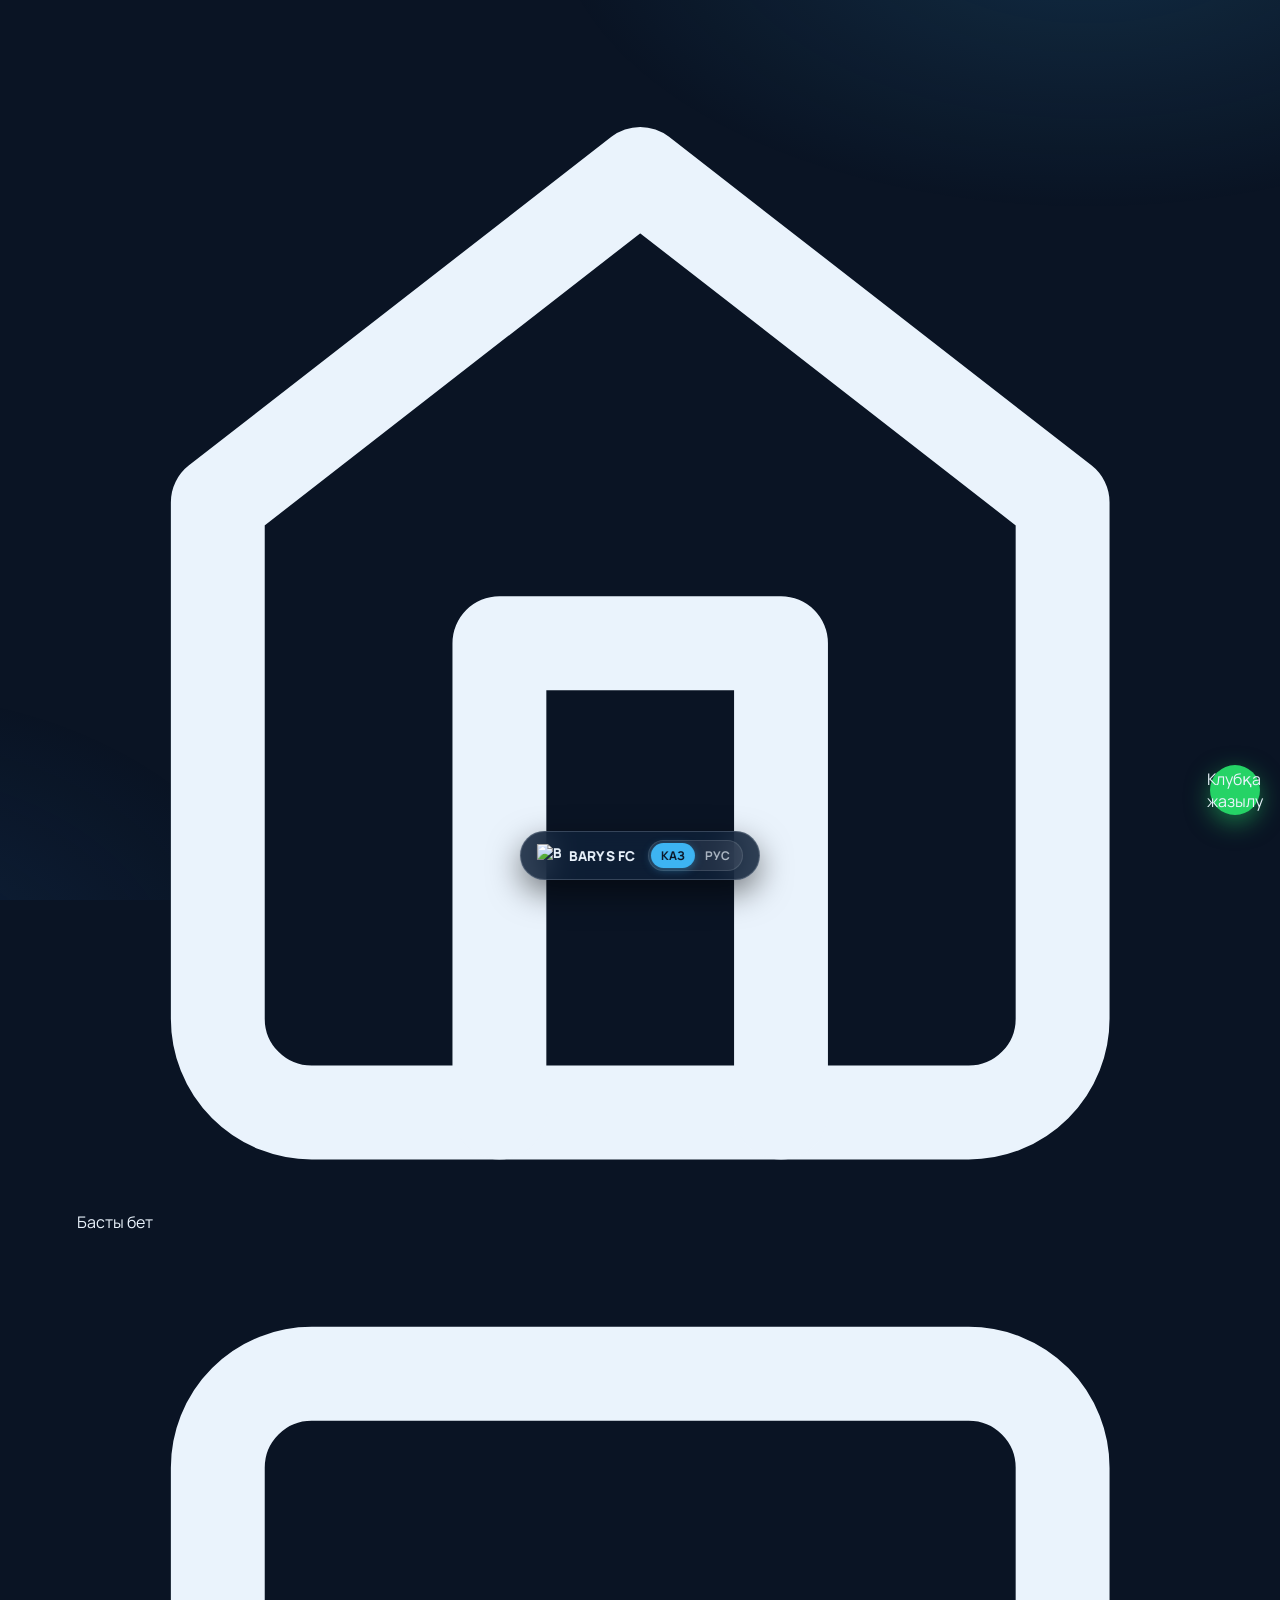
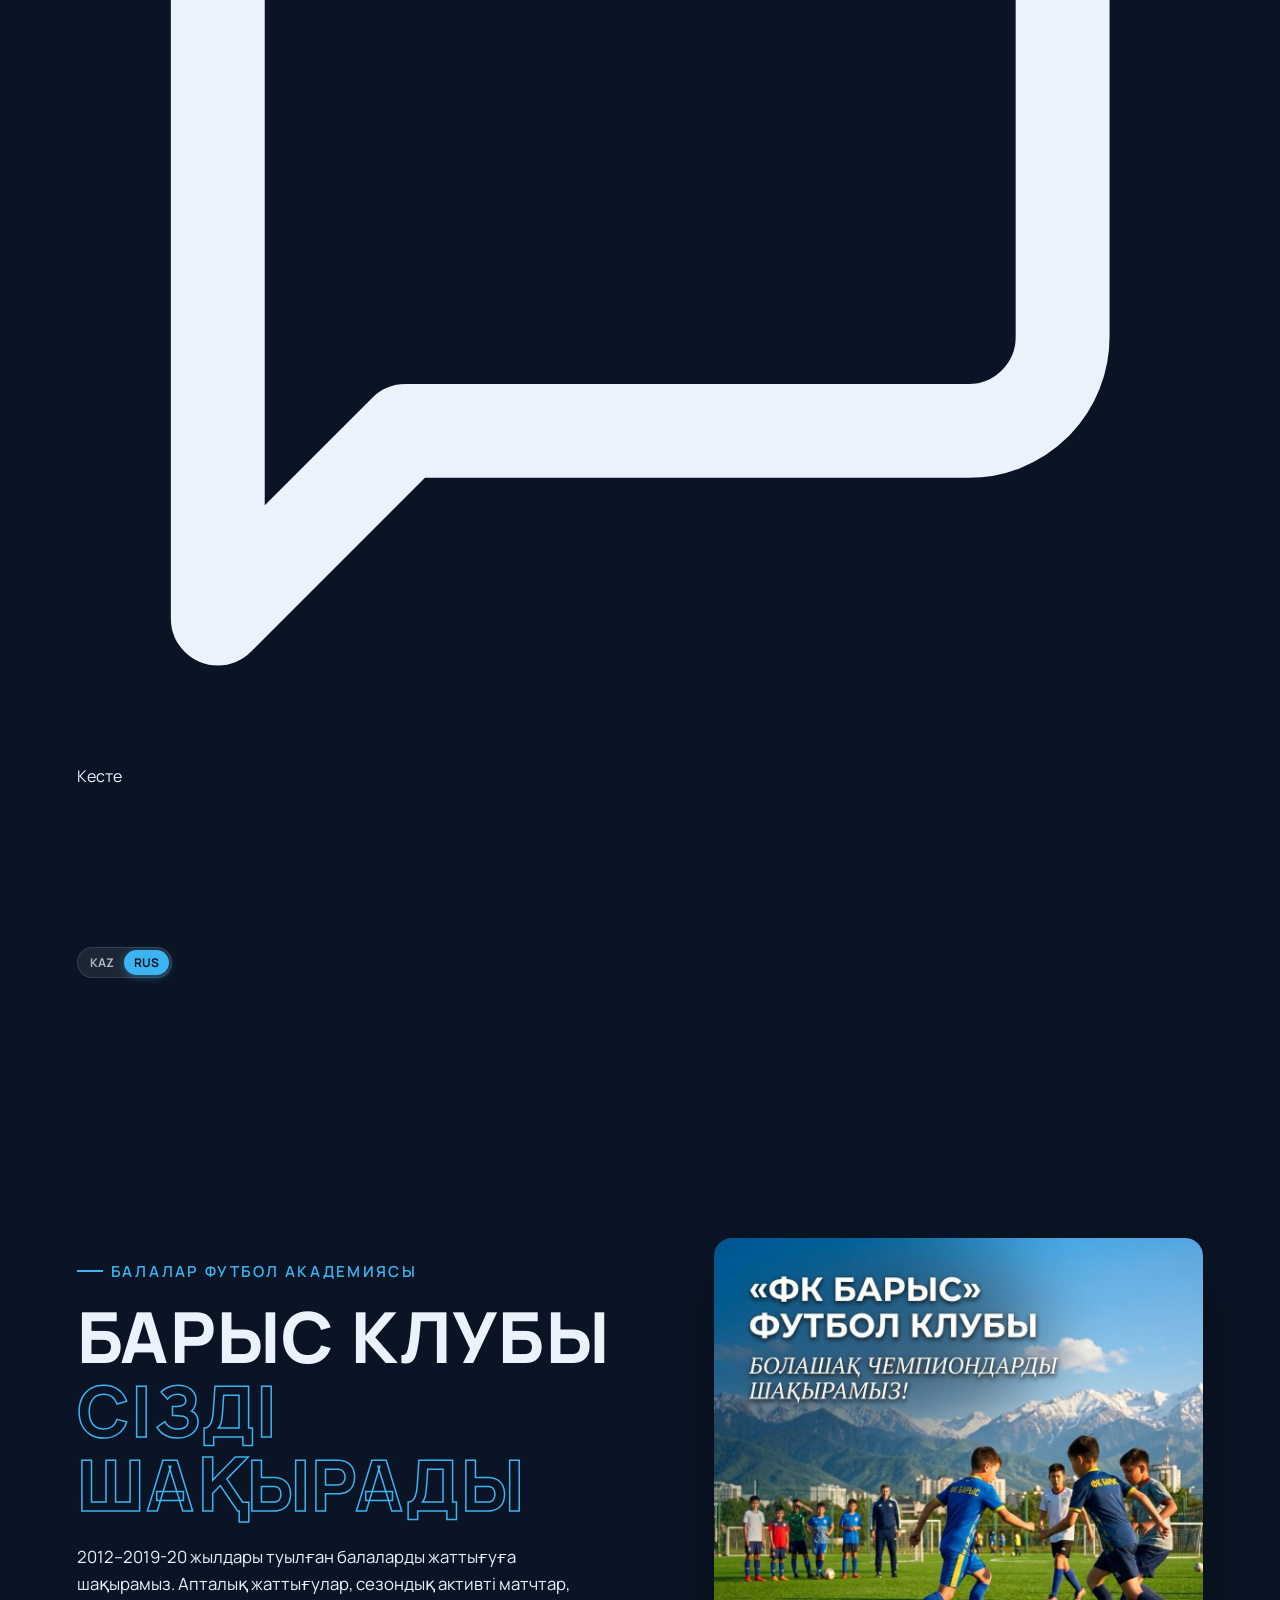
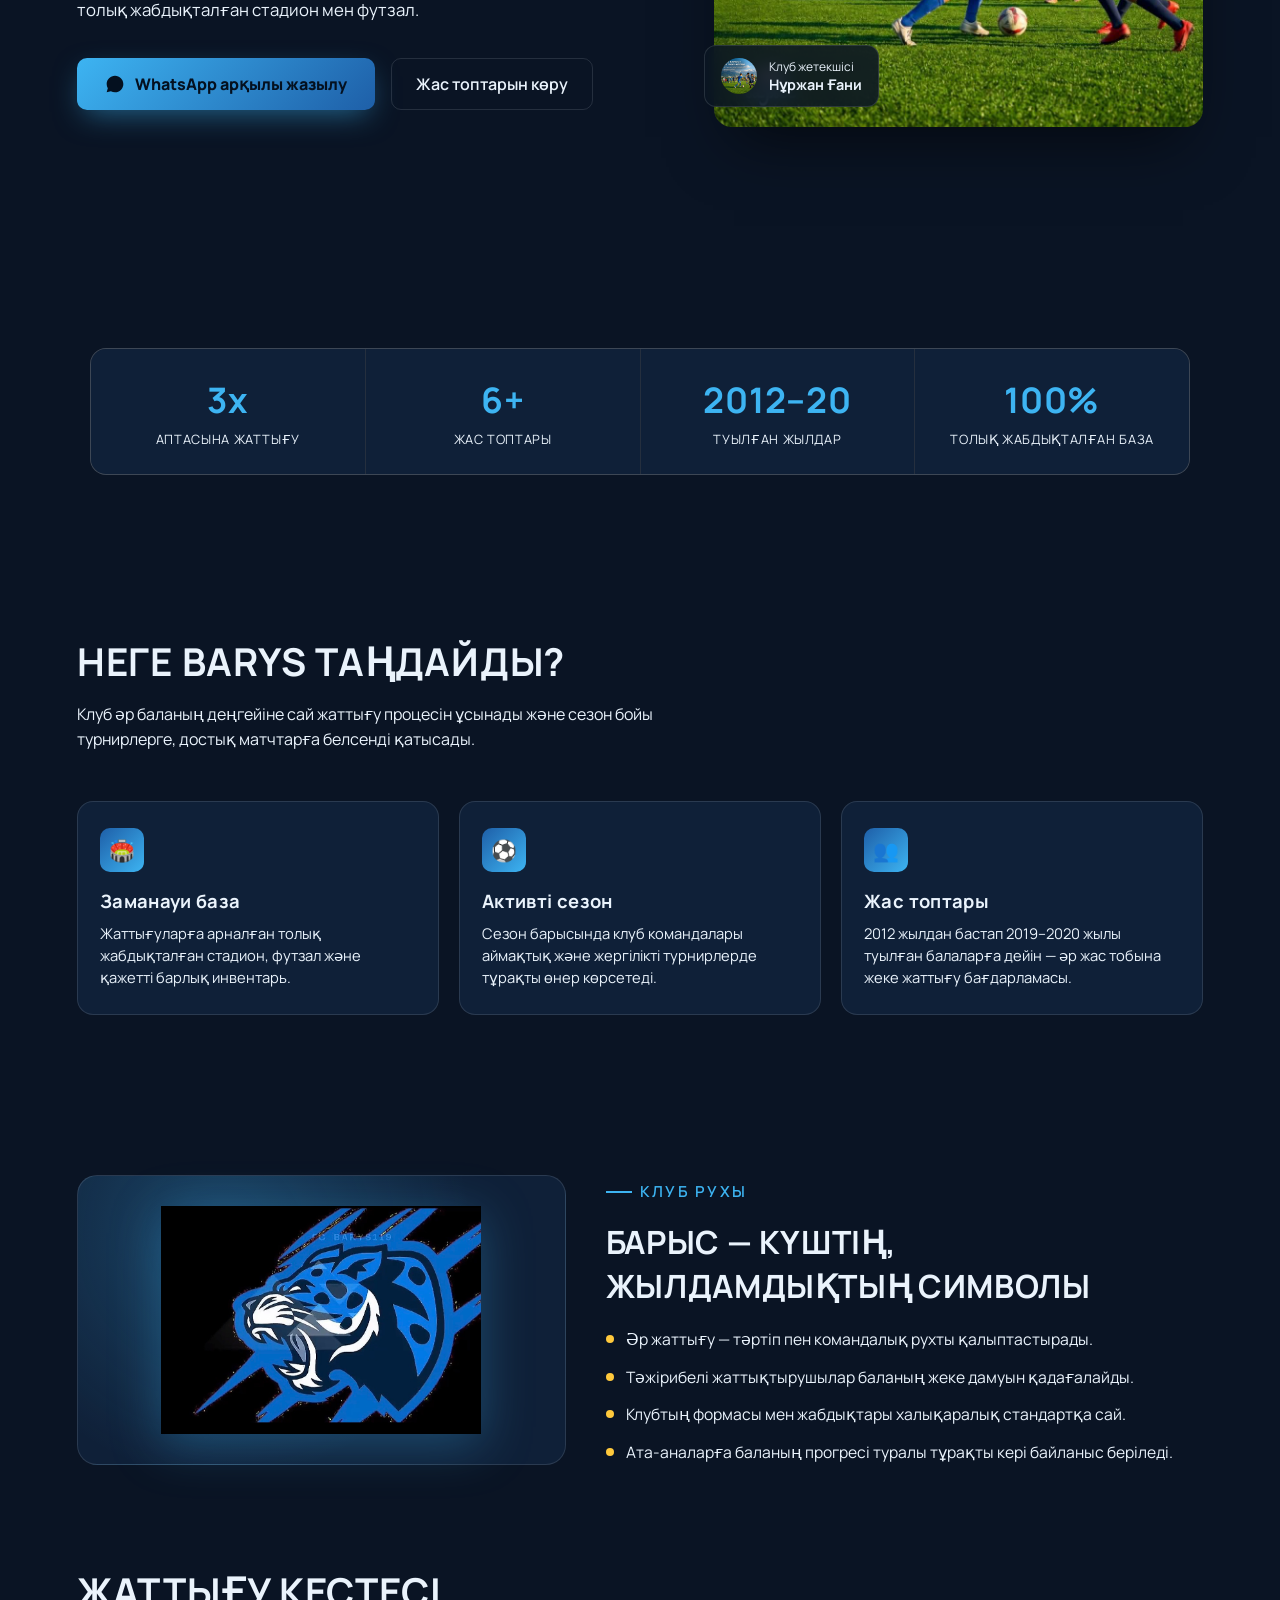
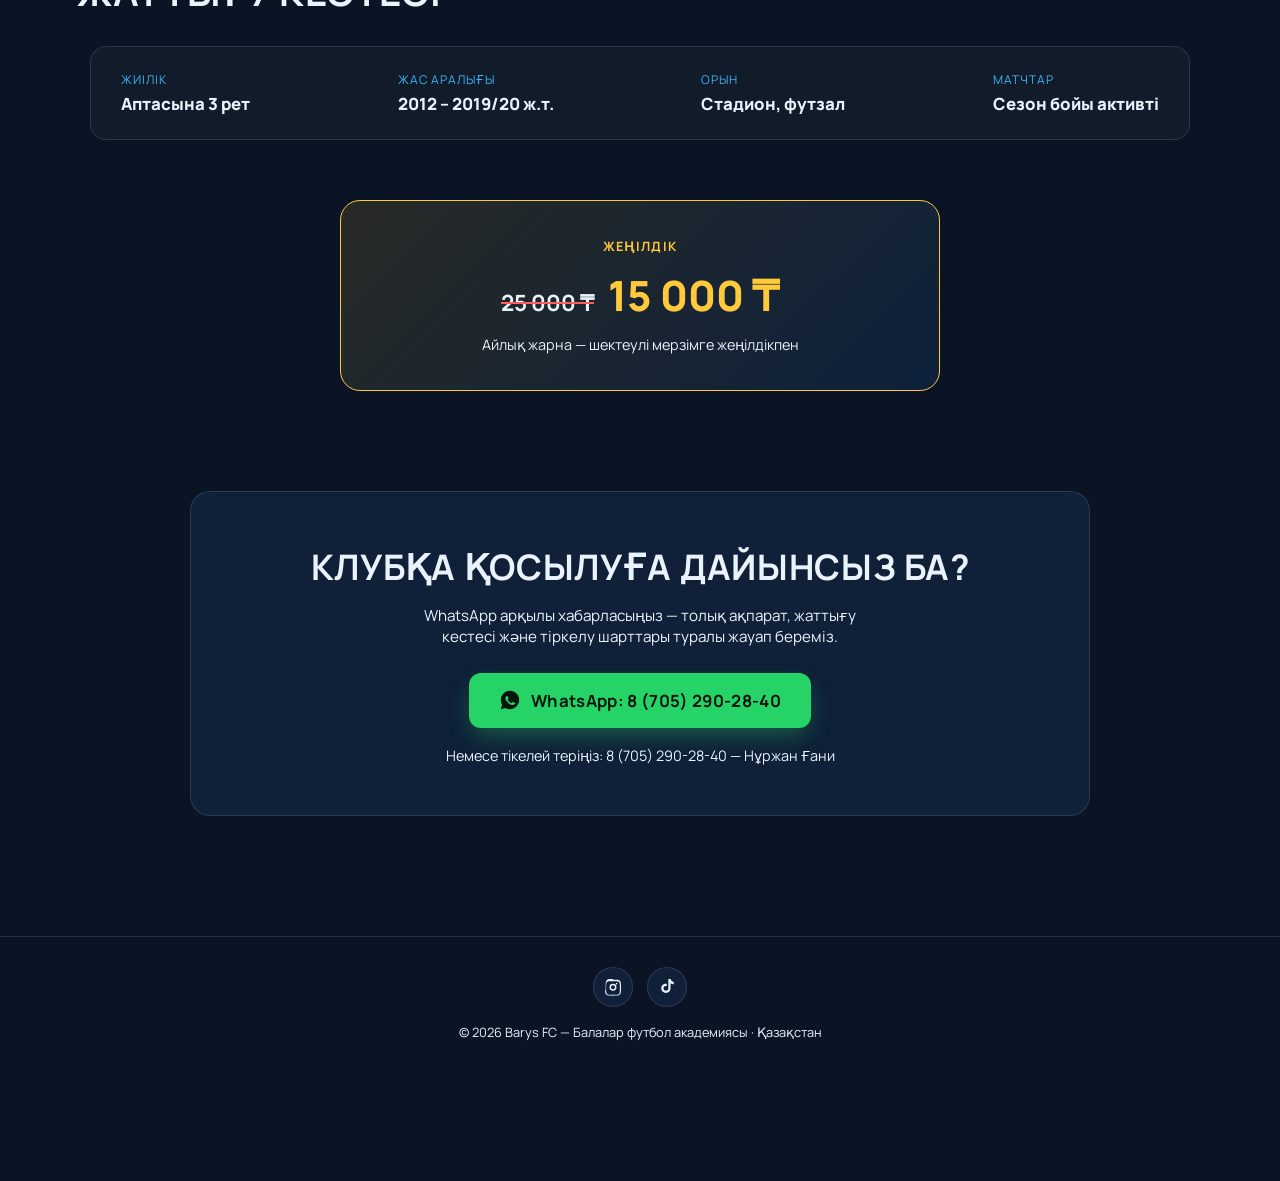
==== index.html @ c99d78ab "Remove 'Join' link from navigation Removed the 'Join' link from the navigation." ====
<!DOCTYPE html>
<html lang="kk">
<head>
<meta charset="UTF-8">
<meta name="viewport" content="width=device-width, initial-scale=1.0">
<title>Barys Футбол Клубы — Балалар тобына жазылу</title>
<link rel="preconnect" href="https://fonts.googleapis.com">
<link rel="preconnect" href="https://fonts.gstatic.com" crossorigin>
<link href="https://fonts.googleapis.com/css2?family=Manrope:wght@400;500;600;700;800&display=swap" rel="stylesheet">
<link rel="stylesheet" href="style.css">
</head>
  
<body>

<div class="claw-bg"></div>


<nav>
  <a href="#" class="nav-logo">
    <img src="logo.png" alt="Barys FC">
    <span>BARYS FC</span>
  </a>

  <div class="lang-pill">
    <a href="#" class="lang-btn active">КАЗ</a>
    <a href="#" class="lang-btn">РУС</a>
  </div>
  
</nav>


  <section>
  <!-- iOS Стиліндегі қалқымалы навигация -->
  <div class="ios-tab-bar" id="iosTabBar">
    <!-- Сырғыту индикаторы -->
    <div class="drag-handle"></div>

    <div class="tab-items">
      <!-- 1. Басты бет батырмасы -->
      <a href="index.html" class="tab-btn active" id="btnHome">
        <svg viewBox="0 0 24 24" fill="none" stroke="currentColor" stroke-width="2" stroke-linecap="round" stroke-linejoin="round">
          <path d="M3 9l9-7 9 7v11a2 2 0 0 1-2 2H5a2 2 0 0 1-2-2z"></path>
          <polyline points="9 22 9 12 15 12 15 22"></polyline>
        </svg>
        <span>Басты бет</span>
      </a>

      <!-- 2. Хабарландырулар/Кесте батырмасы -->
      <a href="announcements.html" class="tab-btn" id="btnAnnounce">
        <svg viewBox="0 0 24 24" fill="none" stroke="currentColor" stroke-width="2" stroke-linecap="round" stroke-linejoin="round">
          <path d="M21 15a2 2 0 0 1-2 2H7l-4 4V5a2 2 0 0 1 2-2h14a2 2 0 0 1 2 2z"></path>
        </svg>
        <span>Кесте</span>
      </a>
    </div>
  </div>
</section>

    <section>
    <div class="lang-pill">
  <a href="index.html" class="lang-btn">KAZ</a>
  <a href="home-rus.html" class="lang-btn active">RUS</a>
</div>
  </section>
  
<section class="hero">
  <div>
    <div class="eyebrow">Балалар футбол академиясы</div>
    <h1>БАРЫС КЛУБЫ<span>СІЗДІ ШАҚЫРАДЫ</span></h1>
    <p class="lede">2012–2019-20 жылдары туылған балаларды жаттығуға шақырамыз. Апталық жаттығулар, сезондық активті матчтар, толық жабдықталған стадион мен футзал.</p>
    <div class="hero-ctas">
      <a href="#cta" class="btn-primary">
        <svg width="20" height="20" viewBox="0 0 24 24" fill="none"><path d="M12 2C6.48 2 2 6.48 2 12c0 1.85.5 3.58 1.38 5.07L2 22l5.07-1.32C8.53 21.5 10.23 22 12 22c5.52 0 10-4.48 10-10S17.52 2 12 2z" fill="#04101F"/></svg>
        WhatsApp арқылы жазылу
      </a>
      <a href="#groups" class="btn-ghost">Жас топтарын көру</a>
    </div>
  </div>
  <div class="hero-photo">
    <img src="photo2.jpg" alt="Басты сурет">
    <div class="hero-badge">
        <img src="photo2.jpg" alt="Клуб жетекшісі">
        <div>
            <div class="t1">Клуб жетекшісі</div>
            <div class="t2">Нұржан Ғани</div>
        </div>
    </div>
</div>
</section>

<section>
  <div class="stats">
    <div class="stat"><div class="stat-num">3x</div><div class="stat-label">Аптасына жаттығу</div></div>
    <div class="stat"><div class="stat-num">6+</div><div class="stat-label">Жас топтары</div></div>
    <div class="stat"><div class="stat-num">2012–20</div><div class="stat-label">Туылған жылдар</div></div>
    <div class="stat"><div class="stat-num">100%</div><div class="stat-label">Толық жабдықталған база</div></div>
  </div>
</section>

<section id="groups">
  <div class="section-head">
    <h2>Неге Barys таңдайды?</h2>
    <p>Клуб әр баланың деңгейіне сай жаттығу процесін ұсынады және сезон бойы турнирлерге, достық матчтарға белсенді қатысады.</p>
  </div>
  <div class="grid3">
    <div class="card">
      <div class="icon">🏟️</div>
      <h3>Заманауи база</h3>
      <p>Жаттығуларға арналған толық жабдықталған стадион, футзал және қажетті барлық инвентарь.</p>
    </div>
    <div class="card">
      <div class="icon">⚽</div>
      <h3>Активті сезон</h3>
      <p>Сезон барысында клуб командалары аймақтық және жергілікті турнирлерде тұрақты өнер көрсетеді.</p>
    </div>
    <div class="card">
      <div class="icon">👥</div>
      <h3>Жас топтары</h3>
      <p>2012 жылдан бастап 2019–2020 жылы туылған балаларға дейін — әр жас тобына жеке жаттығу бағдарламасы.</p>
    </div>
  </div>
</section>

<section>
  <div class="showcase">
    <div class="logo-frame">
      <div class="claw-scratch"></div>
      <img src="[data-uri]" alt="Barys Barys club emblem">
    </div>
    <div class="showcase-text">
      <div class="eyebrow">Клуб рухы</div>
      <h2 style="font-size:2rem;font-weight:700;text-transform:uppercase;">Барыс — күштің, жылдамдықтың символы</h2>
      <ul>
        <li><span class="dot"></span>Әр жаттығу — тәртіп пен командалық рухты қалыптастырады.</li>
        <li><span class="dot"></span>Тәжірибелі жаттықтырушылар баланың жеке дамуын қадағалайды.</li>
        <li><span class="dot"></span>Клубтың формасы мен жабдықтары халықаралық стандартқа сай.</li>
        <li><span class="dot"></span>Ата-аналарға баланың прогресі туралы тұрақты кері байланыс беріледі.</li>
      </ul>
    </div>
  </div>
</section>

<section class="schedule-section">
  <div class="section-head" style="margin-bottom:28px;">
    <h2>Жаттығу кестесі</h2>
  </div>
  <div class="schedule">
    <div class="item"><div class="k">Жиілік</div><div class="v">Аптасына 3 рет</div></div>
    <div class="item"><div class="k">Жас аралығы</div><div class="v">2012 – 2019/20 ж.т.</div></div>
    <div class="item"><div class="k">Орын</div><div class="v">Стадион, футзал</div></div>
    <div class="item"><div class="k">Матчтар</div><div class="v">Сезон бойы активті</div></div>
  </div>
</section>

<section style="padding-top:20px; padding-bottom:20px;">
  <div class="price-card">
    <div class="price-label">Жеңілдік</div>
    <div class="price-row">
      <span class="price-old">25 000 ₸</span>
      <span class="price-new">15 000 ₸</span>
    </div>
    <div class="price-sub">Айлық жарна — шектеулі мерзімге жеңілдікпен</div>
  </div>
</section>

<section id="cta">
  <div class="cta-section">
    <h2>Клубқа қосылуға дайынсыз ба?</h2>
    <p>WhatsApp арқылы хабарласыңыз — толық ақпарат, жаттығу кестесі және тіркелу шарттары туралы жауап береміз.</p>
    <a class="cta-btn" id="waBtn" href="#" target="_blank" rel="noopener">
      <svg viewBox="0 0 24 24"><path d="M12 2C6.48 2 2 6.48 2 12c0 1.85.5 3.58 1.38 5.07L2 22l5.07-1.32C8.53 21.5 10.23 22 12 22c5.52 0 10-4.48 10-10S17.52 2 12 2zm5.2 14.2c-.22.62-1.27 1.18-1.75 1.25-.45.07-1 .1-1.6-.1-.37-.12-.85-.28-1.46-.55-2.58-1.12-4.26-3.75-4.4-3.93-.13-.18-1.05-1.4-1.05-2.67s.67-1.9.9-2.15c.23-.25.5-.32.67-.32.17 0 .34 0 .48.01.16.01.36-.06.56.43.22.5.73 1.78.8 1.9.07.13.11.28.02.46-.09.18-.14.3-.27.46-.14.16-.29.36-.41.48-.14.14-.28.29-.12.56.16.28.72 1.19 1.55 1.93 1.06.95 1.96 1.24 2.24 1.38.28.14.44.12.6-.07.16-.2.68-.8.87-1.07.18-.28.36-.23.6-.14.25.1 1.56.74 1.83.87.27.14.45.2.51.32.06.12.06.68-.16 1.3z"/></svg>
      WhatsApp: 8 (705) 290-28-40
    </a>
    <div class="cta-contact">Немесе тікелей теріңіз: 8 (705) 290-28-40 — Нұржан Ғани</div>
  </div>
</section>

<footer>
  <div class="social-row">
    <a class="social-icon" href="https://www.instagram.com/fc_barys119?igsi=MTB5dW4zMW1iMmF5bw==" target="_blank" rel="noopener" aria-label="Instagram">
      <svg viewBox="0 0 24 24"><path d="M12 2.2c3.2 0 3.58.01 4.85.07 1.17.05 1.97.24 2.43.4a4.9 4.9 0 0 1 1.77 1.15 4.9 4.9 0 0 1 1.15 1.77c.16.46.35 1.26.4 2.43.06 1.27.07 1.65.07 4.85s-.01 3.58-.07 4.85c-.05 1.17-.24 1.97-.4 2.43a4.9 4.9 0 0 1-1.15 1.77 4.9 4.9 0 0 1-1.77 1.15c-.46.16-1.26.35-2.43.4-1.27.06-1.65.07-4.85.07s-3.58-.01-4.85-.07c-1.17-.05-1.97-.24-2.43-.4a4.9 4.9 0 0 1-1.77-1.15 4.9 4.9 0 0 1-1.15-1.77c-.16-.46-.35-1.26-.4-2.43C2.21 15.58 2.2 15.2 2.2 12s.01-3.58.07-4.85c.05-1.17.24-1.97.4-2.43a4.9 4.9 0 0 1 1.15-1.77A4.9 4.9 0 0 1 5.59 1.8c.46-.16 1.26-.35 2.43-.4C9.29 1.34 9.67 1.33 12 1.33Zm0 1.98c-3.15 0-3.52.01-4.76.07-1.02.05-1.58.22-1.94.36-.49.19-.84.42-1.21.79-.37.37-.6.72-.79 1.21-.14.36-.31.92-.36 1.94-.06 1.24-.07 1.61-.07 4.76s.01 3.52.07 4.76c.05 1.02.22 1.58.36 1.94.19.49.42.84.79 1.21.37.37.72.6 1.21.79.36.14.92.31 1.94.36 1.24.06 1.61.07 4.76.07s3.52-.01 4.76-.07c1.02-.05 1.58-.22 1.94-.36.49-.19.84-.42 1.21-.79.37-.37.6-.72.79-1.21.14-.36.31-.92.36-1.94.06-1.24.07-1.61.07-4.76s-.01-3.52-.07-4.76c-.05-1.02-.22-1.58-.36-1.94a3.26 3.26 0 0 0-.79-1.21 3.26 3.26 0 0 0-1.21-.79c-.36-.14-.92-.31-1.94-.36-1.24-.06-1.61-.07-4.76-.07Zm0 3.37a4.65 4.65 0 1 1 0 9.3 4.65 4.65 0 0 1 0-9.3Zm0 1.98a2.67 2.67 0 1 0 0 5.34 2.67 2.67 0 0 0 0-5.34Zm5.92-2.2a1.09 1.09 0 1 1-2.17 0 1.09 1.09 0 0 1 2.17 0Z"/></svg>
    </a>
    <a class="social-icon" href="https://www.tiktok.com/@fc_barys119?_r=1&_t=ZS-99EfCaaKVSa" target="_blank" rel="noopener" aria-label="TikTok">
      <svg viewBox="0 0 24 24"><path d="M16.7 1.3c.6 2.1 2 3.6 4.3 3.9v3c-1.5.1-2.9-.4-4.3-1.3v6.9c0 3.6-2.9 6.2-6.2 6.2A6.2 6.2 0 0 1 4.3 13.7c0-3.4 2.8-6.2 6.2-6.2.4 0 .8 0 1.2.1v3.2c-.4-.1-.8-.2-1.2-.2a3.2 3.2 0 1 0 0 6.4c1.8 0 3.3-1.4 3.3-3.2V1.3h2.9Z"/></svg>
    </a>
  </div>
  © 2026 Barys FC — Балалар футбол академиясы · Қазақстан
</footer>

<a class="wa-float" id="waFloat" href="#" target="_blank" rel="noopener">
  <div class="wa-ring"></div>
  <svg viewBox="0 0 24 24"><path d="M12 2C6.48 2 2 6.48 2 12c0 1.85.5 3.58 1.38 5.07L2 22l5.07-1.32C8.53 21.5 10.23 22 12 22c5.52 0 10-4.48 10-10S17.52 2 12 2zm5.2 14.2c-.22.62-1.27 1.18-1.75 1.25-.45.07-1 .1-1.6-.1-.37-.12-.85-.28-1.46-.55-2.58-1.12-4.26-3.75-4.4-3.93-.13-.18-1.05-1.4-1.05-2.67s.67-1.9.9-2.15c.23-.25.5-.32.67-.32.17 0 .34 0 .48.01.16.01.36-.06.56.43.22.5.73 1.78.8 1.9.07.13.11.28.02.46-.09.18-.14.3-.27.46-.14.16-.29.36-.41.48-.14.14-.28.29-.12.56.16.28.72 1.19 1.55 1.93 1.06.95 1.96 1.24 2.24 1.38.28.14.44.12.6-.07.16-.2.68-.8.87-1.07.18-.28.36-.23.6-.14.25.1 1.56.74 1.83.87.27.14.45.2.51.32.06.12.06.68-.16 1.3z"/></svg>
  <div class="wa-tooltip">Клубқа жазылу</div>
</a>

<script>
  const phone = "77052902840"; // 8 (705) 290-28-40 халықаралық форматта
  const message = "Сәлеметсіз бе! Мен клубкқа кіру жөнінде толық ақпарат алғым келеді.";
  const waLink = "https://wa.me/" + phone + "?text=" + encodeURIComponent(message);
  document.getElementById('waFloat').href = waLink;
  document.getElementById('waBtn').href = waLink;
</script>

<script>
  const tabBar = document.getElementById('floatingTabBar');
  let isDragging = false;
  let currentX, currentY, initialX, initialY;
  let xOffset = 0, yOffset = 0;
  let hasMoved = false;

  // Экрандағы орналасуын белгілеу
  tabBar.addEventListener('mousedown', dragStart);
  document.addEventListener('mousemove', drag);
  document.addEventListener('mouseup', dragEnd);

  tabBar.addEventListener('touchstart', dragStart, {passive: false});
  document.addEventListener('touchmove', drag, {passive: false});
  document.addEventListener('touchend', dragEnd);

  function dragStart(e) {
    hasMoved = false;
    if (e.type === "touchstart") {
      initialX = e.touches[0].clientX - xOffset;
      initialY = e.touches[0].clientY - yOffset;
    } else {
      initialX = e.clientX - xOffset;
      initialY = e.clientY - yOffset;
    }

    if (e.target.closest('.ios-tab-bar')) {
      isDragging = true;
    }
  }

  function drag(e) {
    if (isDragging) {
      e.preventDefault();
      hasMoved = true;
      
      if (e.type === "touchmove") {
        currentX = e.touches[0].clientX - initialX;
        currentY = e.touches[0].clientY - initialY;
      } else {
        currentX = e.clientX - initialX;
        currentY = e.clientY - initialY;
      }

      xOffset = currentX;
      yOffset = currentY;

      setTranslate(currentX, currentY, tabBar);
    }
  }

  function setTranslate(xPos, yPos, el) {
    el.style.transform = `translate(calc(-50% + ${xPos}px), ${yPos}px)`;
  }

  function dragEnd() {
    initialX = currentX;
    initialY = currentY;
    isDragging = false;
  }

  // Сырғытқан кезде батырма өтіп кетпеуі үшін
  document.querySelectorAll('.tab-item').forEach(link => {
    link.addEventListener('click', (e) => {
      if (hasMoved) {
        e.preventDefault();
      }
    });
  });

  // Қай бетте тұрғанын анықтап, батырманы белсенді ету
  const currentPage = window.location.pathname.split("/").pop();
  if (currentPage === "announcements.html") {
    document.getElementById("tabAnnounce").classList.add("active");
    document.getElementById("tabHome").classList.remove("active");
  } else {
    document.getElementById("tabHome").classList.add("active");
    document.getElementById("tabAnnounce").classList.remove("active");
  }
</script>
  
</body>
</html>
---- style.css ----
/* ==========================================
   BARYS FC - BASE & VARIABLE CONFIGURATION
   ========================================== */

:root {
  --navy: #0A1424;
  --navy-2: #0F2038;
  --ice: #3DB4F2;
  --ice-dim: #1E5FA8;
  --frost: #EAF3FC;
  --gold: #FFC93C;
  --line: rgba(234, 243, 252, 0.12);
}

* {
  box-sizing: border-box;
  margin: 0;
  padding: 0;
}

html {
  scroll-behavior: smooth;
}

body {
  background: var(--navy);
  color: var(--frost);
  font-family: 'Manrope', sans-serif;
  overflow-x: hidden;
  padding-bottom: 100px; /* Астыңғы сопақша меню үшін орын */
}

h1, h2, h3, .eyebrow, .big-num, .nav-logo, .cta-btn, .stat-num {
  font-family: 'Manrope', sans-serif;
  font-weight: 800;
  letter-spacing: 0.02em;
}

a {
  color: inherit;
  text-decoration: none;
}

/* СУРЕТТЕР ДЕНЕ МЕН ЭКРАНДЫ БҰЗБАУЫ ҮШІН */
img, svg {
  max-width: 100%;
  height: auto;
}

/* BACKGROUND TEXTURE */
.claw-bg {
  position: fixed;
  inset: 0;
  z-index: 0;
  pointer-events: none;
  background:
    radial-gradient(ellipse 900px 500px at 85% -10%, rgba(61, 180, 242, 0.16), transparent 60%),
    radial-gradient(ellipse 700px 500px at -10% 110%, rgba(30, 95, 168, 0.18), transparent 60%);
}

.claw-marks {
  position: fixed;
  top: 0;
  right: -6vw;
  width: 50vw;
  max-width: 500px;
  height: 100vh;
  z-index: 0;
  opacity: 0.05;
  pointer-events: none;
}

/* ==========================================
   FLOATING BOTTOM NAVIGATION DOCK (iOS STYLE)
   ========================================== */

nav {
  position: fixed;
  bottom: 20px;
  left: 50%;
  transform: translateX(-50%);
  z-index: 999;
  
  display: flex;
  align-items: center;
  justify-content: center;
  flex-direction: row;
  gap: 12px;
  
  padding: 8px 16px;
  background: rgba(15, 32, 56, 0.85);
  backdrop-filter: blur(16px);
  -webkit-backdrop-filter: blur(16px);
  
  border: 1px solid rgba(234, 243, 252, 0.18);
  border-radius: 999px;
  box-shadow: 0 12px 32px rgba(0, 0, 0, 0.5);
  white-space: nowrap;
}

.nav-logo {
  display: flex;
  align-items: center;
  gap: 8px;
  font-size: 0.85rem;
  font-weight: 800;
  color: var(--frost);
}

.nav-logo img, .nav-logo svg {
  width: 24px;
  height: 24px;
  max-height: 24px;
  object-fit: contain;
}

.nav-cta {
  background: var(--gold);
  color: #1A1200;
  font-weight: 800;
  font-size: 0.75rem;
  padding: 6px 14px;
  border-radius: 999px;
  letter-spacing: 0.03em;
}

.lang-pill {
  display: inline-flex;
  align-items: center;
  background: rgba(255, 255, 255, 0.08);
  border-radius: 99px;
  padding: 2px;
  border: 1px solid var(--line);
}

.lang-btn {
  color: var(--frost);
  padding: 4px 10px;
  border-radius: 99px;
  font-size: 0.75rem;
  font-weight: 700;
  opacity: 0.7;
  transition: all 0.2s ease;
}

.lang-btn:hover {
  opacity: 1;
  color: var(--ice);
}

.lang-btn.active {
  background: var(--ice);
  color: var(--navy);
  opacity: 1;
  box-shadow: 0 2px 8px rgba(61, 180, 242, 0.4);
}

/* ==========================================
   HERO SECTION
   ========================================== */

.hero {
  position: relative;
  z-index: 1;
  min-height: 90vh;
  display: grid;
  grid-template-columns: 1.1fr 0.9fr;
  align-items: center;
  padding: 80px 6vw 40px;
  gap: 40px;
}

.eyebrow {
  display: inline-flex;
  align-items: center;
  gap: 8px;
  color: var(--ice);
  font-weight: 600;
  font-size: 0.95rem;
  letter-spacing: 0.15em;
  text-transform: uppercase;
  margin-bottom: 18px;
}

.eyebrow::before {
  content: "";
  width: 26px;
  height: 2px;
  background: var(--ice);
  display: inline-block;
}

.hero h1 {
  font-size: clamp(2.8rem, 5.5vw, 4.8rem);
  line-height: 1.05;
  font-weight: 800;
  color: var(--frost);
  text-transform: uppercase;
}

.hero h1 span {
  color: transparent;
  -webkit-text-stroke: 1.5px var(--ice);
  display: block;
}

.hero p.lede {
  margin-top: 22px;
  max-width: 520px;
  font-size: 1.05rem;
  line-height: 1.6;
  color: var(--frost);
}

.hero-ctas {
  display: flex;
  gap: 16px;
  margin-top: 34px;
  flex-wrap: wrap;
}

.btn-primary {
  background: linear-gradient(135deg, var(--ice), var(--ice-dim));
  color: #04101F;
  font-weight: 800;
  font-size: 1rem;
  padding: 14px 28px;
  border-radius: 10px;
  box-shadow: 0 10px 30px -8px rgba(61, 180, 242, 0.55);
  display: inline-flex;
  align-items: center;
  gap: 10px;
}

.btn-ghost {
  border: 1px solid var(--line);
  color: var(--frost);
  padding: 14px 24px;
  border-radius: 10px;
  font-weight: 600;
}

.hero-photo {
  position: relative;
  display: flex;
  justify-content: center;
}

.hero-photo img {
  position: relative;
  z-index: 1;
  max-height: 60vh;
  width: auto;
  border-radius: 18px;
  box-shadow: 0 30px 60px -20px rgba(0, 0, 0, 0.6);
  object-fit: cover;
}

.hero-badge {
  position: absolute;
  z-index: 2;
  bottom: 20px;
  left: -10px;
  background: rgba(10, 20, 36, 0.85);
  border: 1px solid var(--line);
  backdrop-filter: blur(8px);
  padding: 12px 16px;
  border-radius: 12px;
  display: flex;
  align-items: center;
  gap: 12px;
}

.hero-badge img {
  height: 36px;
  width: 36px;
  border-radius: 50%;
  object-fit: cover;
}

.hero-badge .t1 { font-size: 0.75rem; color: var(--frost); }
.hero-badge .t2 { font-weight: 700; font-size: 0.9rem; }

/* ==========================================
   SECTIONS & LAYOUTS
   ========================================== */

section {
  position: relative;
  z-index: 1;
  padding: 80px 6vw;
}

.section-head {
  max-width: 640px;
  margin-bottom: 48px;
}

.section-head h2 {
  font-size: clamp(1.8rem, 3vw, 2.6rem);
  font-weight: 700;
  color: var(--frost);
  text-transform: uppercase;
}

.section-head p {
  margin-top: 14px;
  color: var(--frost);
  font-size: 1rem;
  line-height: 1.6;
}

/* STATS STRIP */
.stats {
  display: grid;
  grid-template-columns: repeat(4, 1fr);
  gap: 1px;
  background: var(--line);
  border: 1px solid var(--line);
  border-radius: 16px;
  overflow: hidden;
  max-width: 1100px;
  margin: 0 auto;
}

.stat {
  background: var(--navy-2);
  padding: 26px 20px;
  text-align: center;
}

.stat-num {
  font-size: 2.2rem;
  font-weight: 700;
  color: var(--ice);
}

.stat-label {
  margin-top: 6px;
  font-size: 0.8rem;
  color: var(--frost);
  text-transform: uppercase;
  letter-spacing: 0.05em;
}

/* AGE GROUPS / CARDS */
.grid3 {
  display: grid;
  grid-template-columns: repeat(3, 1fr);
  gap: 20px;
  max-width: 1200px;
  margin: 0 auto;
}

.card {
  background: var(--navy-2);
  border: 1px solid var(--line);
  border-radius: 16px;
  padding: 26px 22px;
  transition: transform 0.25s ease, border-color 0.25s ease;
}

.card:hover {
  transform: translateY(-4px);
  border-color: var(--ice-dim);
}

.card .icon {
  width: 44px;
  height: 44px;
  border-radius: 10px;
  background: linear-gradient(135deg, var(--ice-dim), var(--ice));
  display: flex;
  align-items: center;
  justify-content: center;
  margin-bottom: 16px;
  font-size: 1.3rem;
}

.card .icon img, .card .icon svg {
  width: 24px;
  height: 24px;
}

.card h3 {
  font-size: 1.15rem;
  font-weight: 700;
  color: var(--frost);
  margin-bottom: 8px;
}

.card p {
  color: var(--frost);
  font-size: 0.92rem;
  line-height: 1.5;
}

/* SHOWCASE / LOGO */
.showcase {
  display: grid;
  grid-template-columns: 0.9fr 1.1fr;
  gap: 40px;
  align-items: center;
  max-width: 1200px;
  margin: 0 auto;
}

.logo-frame {
  position: relative;
  background: radial-gradient(circle at 30% 20%, rgba(61, 180, 242, 0.25), transparent 60%), var(--navy-2);
  border: 1px solid var(--line);
  border-radius: 20px;
  padding: 30px;
  display: flex;
  align-items: center;
  justify-content: center;
}

.logo-frame img {
  width: 100%;
  max-width: 320px;
  filter: drop-shadow(0 10px 25px rgba(61, 180, 242, 0.3));
}

.showcase-text ul {
  list-style: none;
  margin-top: 20px;
  display: flex;
  flex-direction: column;
  gap: 14px;
}

.showcase-text li {
  display: flex;
  gap: 12px;
  align-items: flex-start;
  color: var(--frost);
  font-size: 0.98rem;
  line-height: 1.5;
}

.showcase-text li .dot {
  min-width: 8px;
  height: 8px;
  border-radius: 50%;
  background: var(--gold);
  margin-top: 7px;
}

/* SCHEDULE STRIP */
.schedule-section {
  padding-top: 20px;
  padding-bottom: 40px;
}

.schedule {
  max-width: 1100px;
  margin: 0 auto;
  background: rgba(255, 255, 255, 0.03);
  border: 1px solid var(--line);
  border-radius: 16px;
  padding: 24px 30px;
  display: flex;
  justify-content: space-between;
  flex-wrap: wrap;
  gap: 16px;
}

.schedule .item .k {
  font-size: 0.75rem;
  text-transform: uppercase;
  letter-spacing: 0.08em;
  color: var(--ice);
}

.schedule .item .v {
  margin-top: 4px;
  font-size: 1.05rem;
  font-weight: 800;
  color: var(--frost);
}

/* PRICE CARD */
.price-card {
  max-width: 600px;
  margin: 0 auto;
  text-align: center;
  background: linear-gradient(135deg, rgba(255, 201, 60, 0.12), rgba(30, 95, 168, 0.18));
  border: 1px solid var(--gold);
  border-radius: 20px;
  padding: 36px 24px;
}

.price-label {
  font-size: 0.8rem;
  text-transform: uppercase;
  letter-spacing: 0.1em;
  color: var(--gold);
  font-weight: 700;
  margin-bottom: 12px;
}

.price-row {
  display: flex;
  align-items: baseline;
  justify-content: center;
  gap: 14px;
  flex-wrap: wrap;
}

.price-old {
  font-size: 1.4rem;
  font-weight: 700;
  color: var(--frost);
  text-decoration: line-through;
  text-decoration-color: #FF5C5C;
}

.price-new {
  font-size: 2.6rem;
  font-weight: 800;
  color: var(--gold);
}

.price-sub {
  margin-top: 12px;
  color: var(--frost);
  font-size: 0.9rem;
}

/* CTA / SIGN UP */
.cta-section {
  max-width: 900px;
  margin: 0 auto 40px;
  text-align: center;
  background: var(--navy-2);
  border: 1px solid var(--line);
  border-radius: 20px;
  padding: 50px 24px;
  position: relative;
  overflow: hidden;
}

.cta-section h2 {
  font-size: clamp(1.6rem, 3vw, 2.2rem);
  text-transform: uppercase;
  font-weight: 700;
}

.cta-section p {
  margin: 14px auto 26px;
  max-width: 480px;
  color: var(--frost);
  font-size: 0.95rem;
}

.cta-btn {
  display: inline-flex;
  align-items: center;
  gap: 10px;
  background: #25D366;
  color: #04150C;
  font-weight: 700;
  font-size: 1.05rem;
  padding: 16px 30px;
  border-radius: 12px;
  box-shadow: 0 10px 25px -5px rgba(37, 211, 102, 0.4);
}

.cta-btn svg {
  width: 22px;
  height: 22px;
  fill: #04150C;
}

.cta-contact {
  margin-top: 18px;
  color: var(--frost);
  font-size: 0.9rem;
}

/* FOOTER */
footer {
  position: relative;
  z-index: 1;
  text-align: center;
  padding: 30px 6vw 40px;
  color: var(--frost);
  font-size: 0.8rem;
  border-top: 1px solid var(--line);
}

.social-row {
  display: flex;
  justify-content: center;
  gap: 14px;
  margin-bottom: 16px;
}

.social-icon {
  width: 40px;
  height: 40px;
  border-radius: 50%;
  display: flex;
  align-items: center;
  justify-content: center;
  background: var(--navy-2);
  border: 1px solid var(--line);
}

.social-icon svg {
  width: 18px;
  height: 18px;
  fill: var(--frost);
}

/* FLOATING WHATSAPP BUTTON */
.wa-float {
  position: fixed;
  bottom: 85px;
  right: 20px;
  z-index: 998;
  width: 50px;
  height: 50px;
  border-radius: 50%;
  background: #25D366;
  display: flex;
  align-items: center;
  justify-content: center;
  box-shadow: 0 8px 24px rgba(37, 211, 102, 0.5);
}

.wa-float svg {
  width: 26px;
  height: 26px;
  fill: #fff;
}

/* ==========================================
   RESPONSIVE DESIGN (АДАПТИВ)
   ========================================== */

@media (max-width: 900px) {
  .hero {
    grid-template-columns: 1fr;
    padding-top: 40px;
  }
  .hero-photo {
    order: -1;
  }
  .hero-photo img {
    max-height: 45vh;
  }
  .stats {
    grid-template-columns: repeat(2, 1fr);
  }
  .grid3 {
    grid-template-columns: 1fr;
  }
  .showcase {
    grid-template-columns: 1fr;
  }
  .schedule {
    flex-direction: column;
  }
}
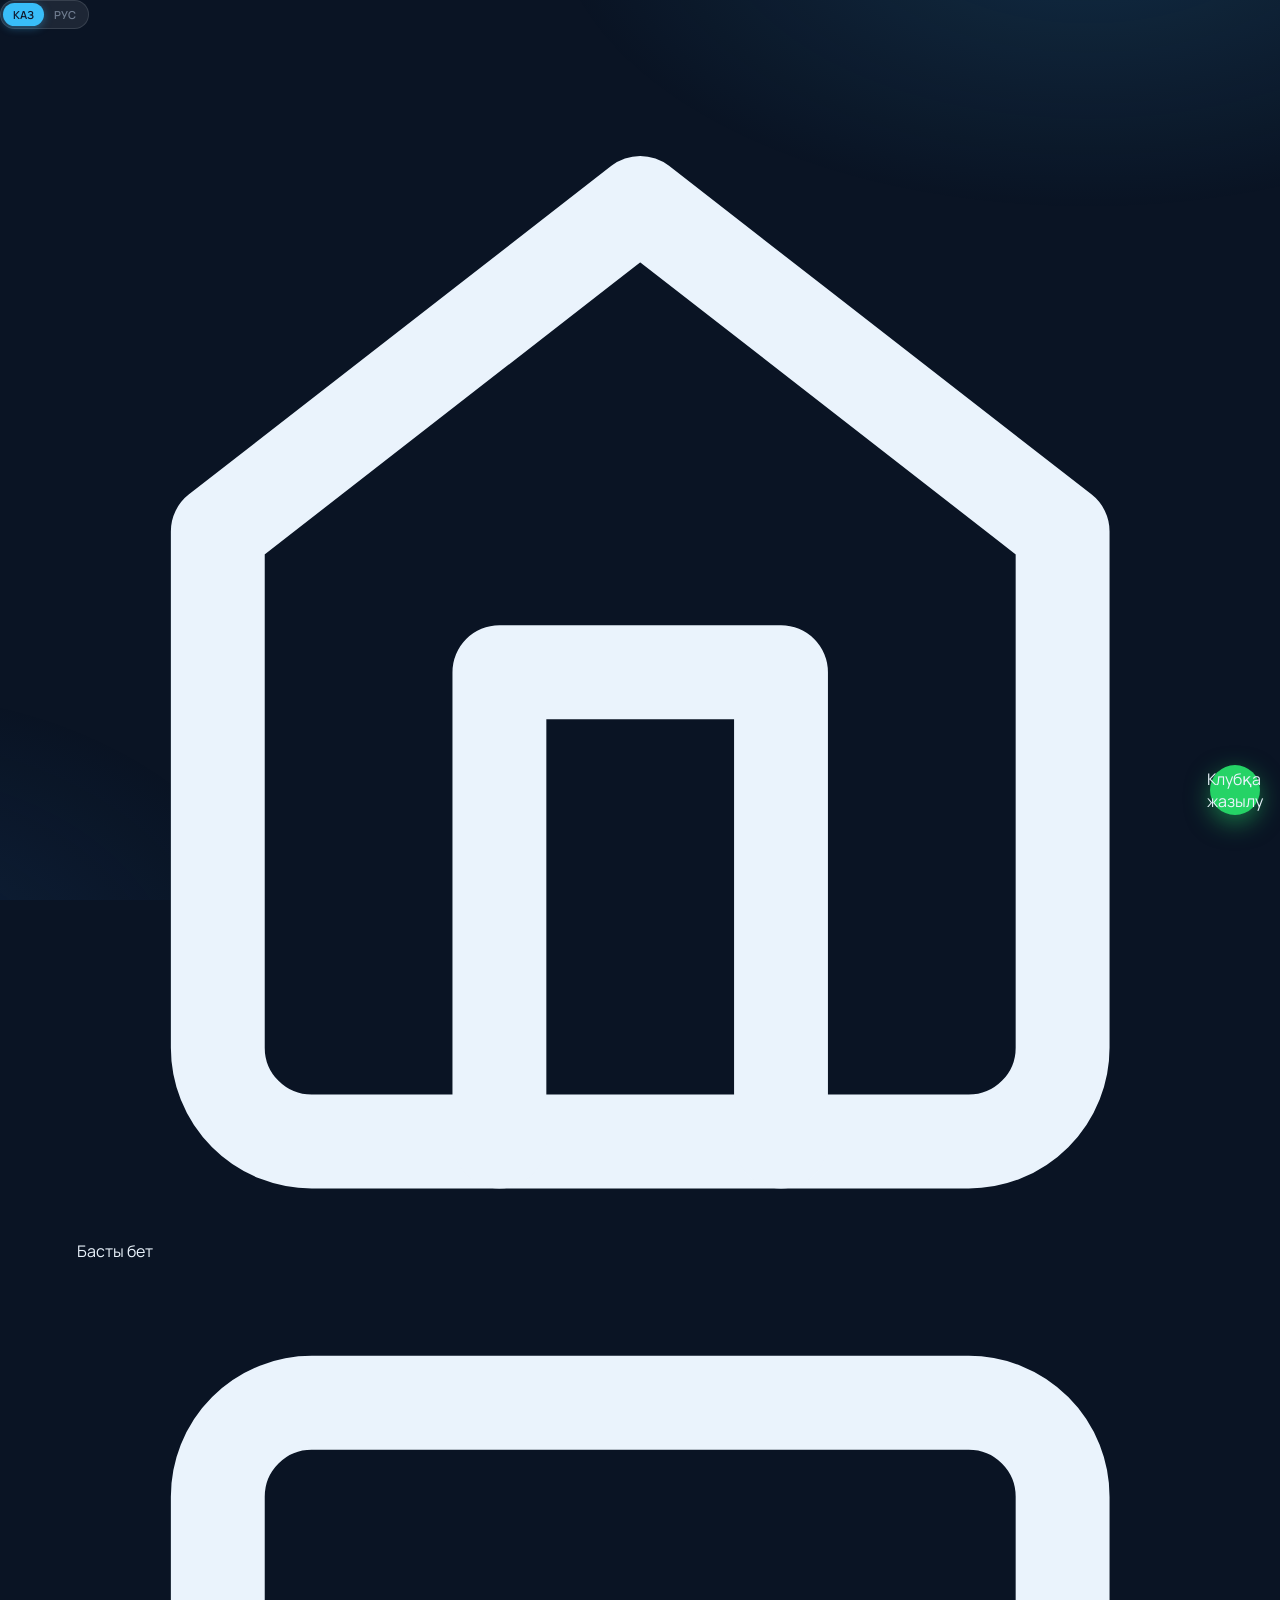
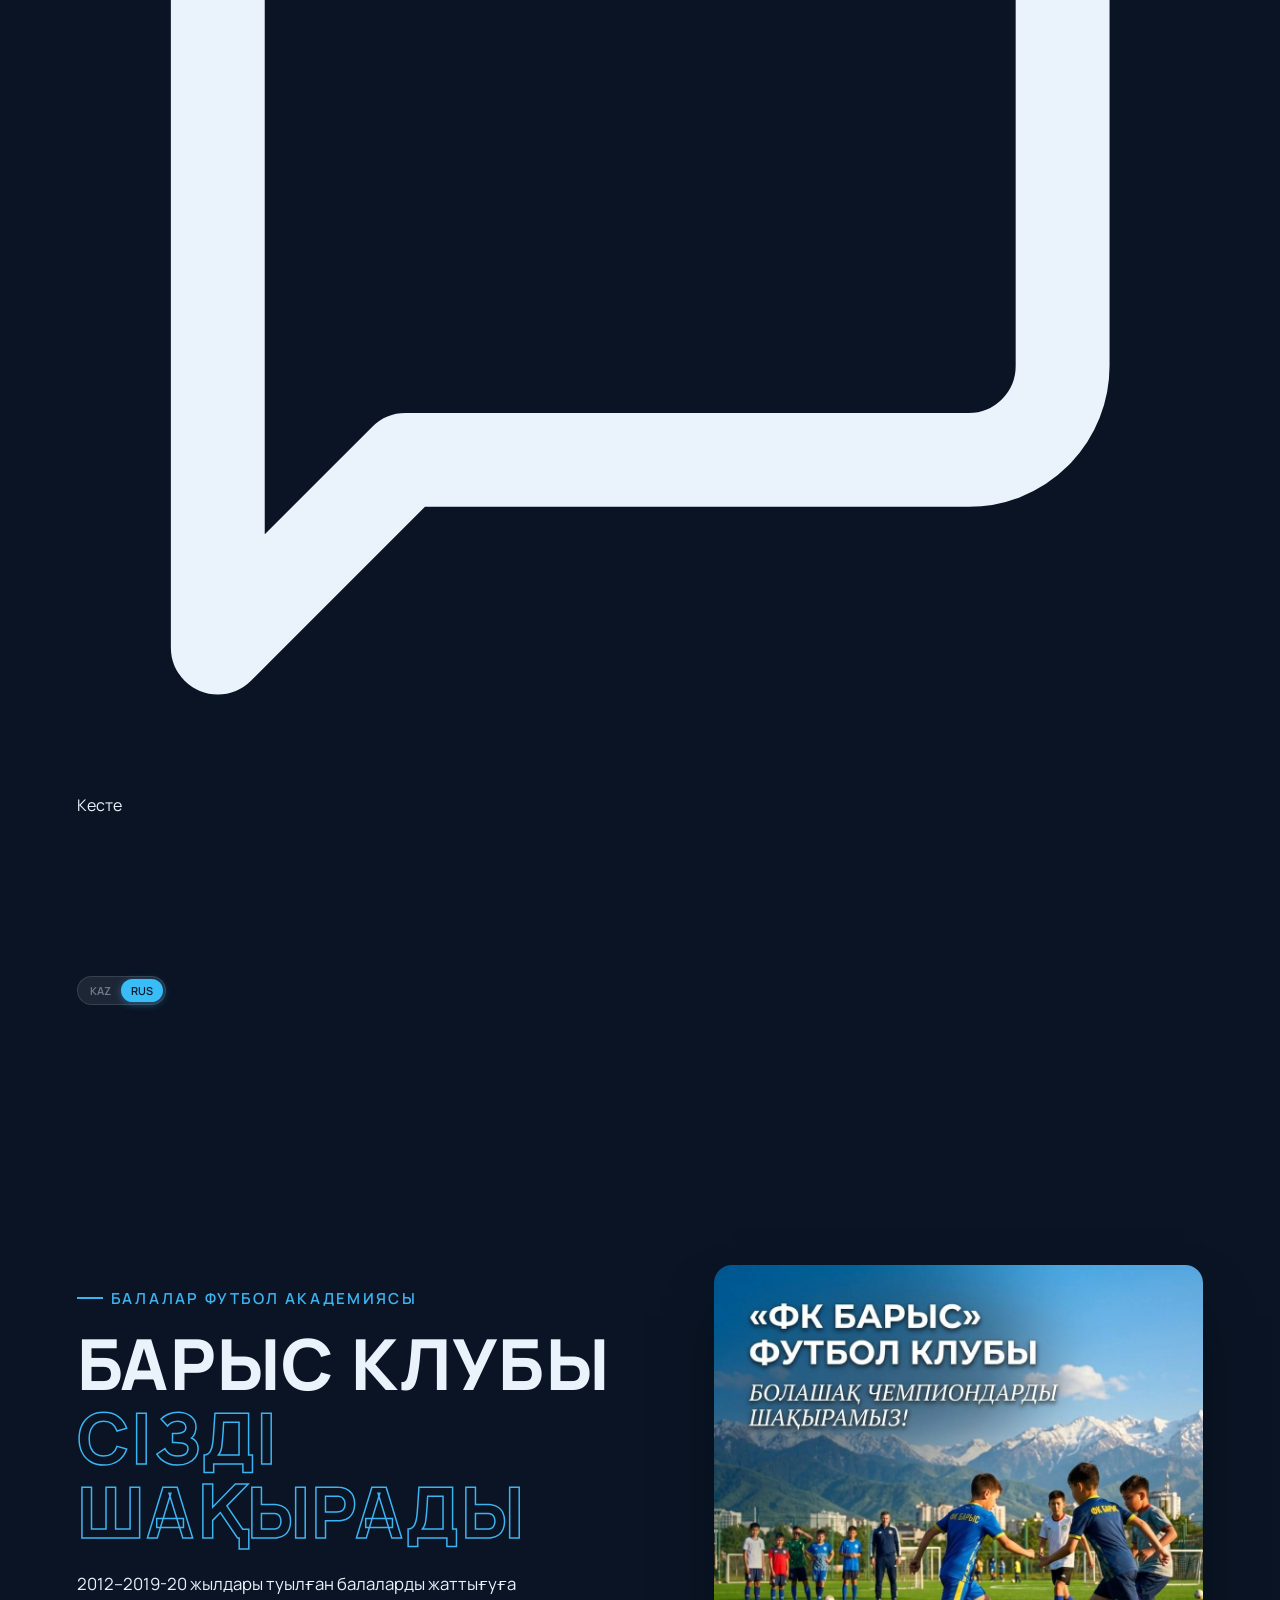
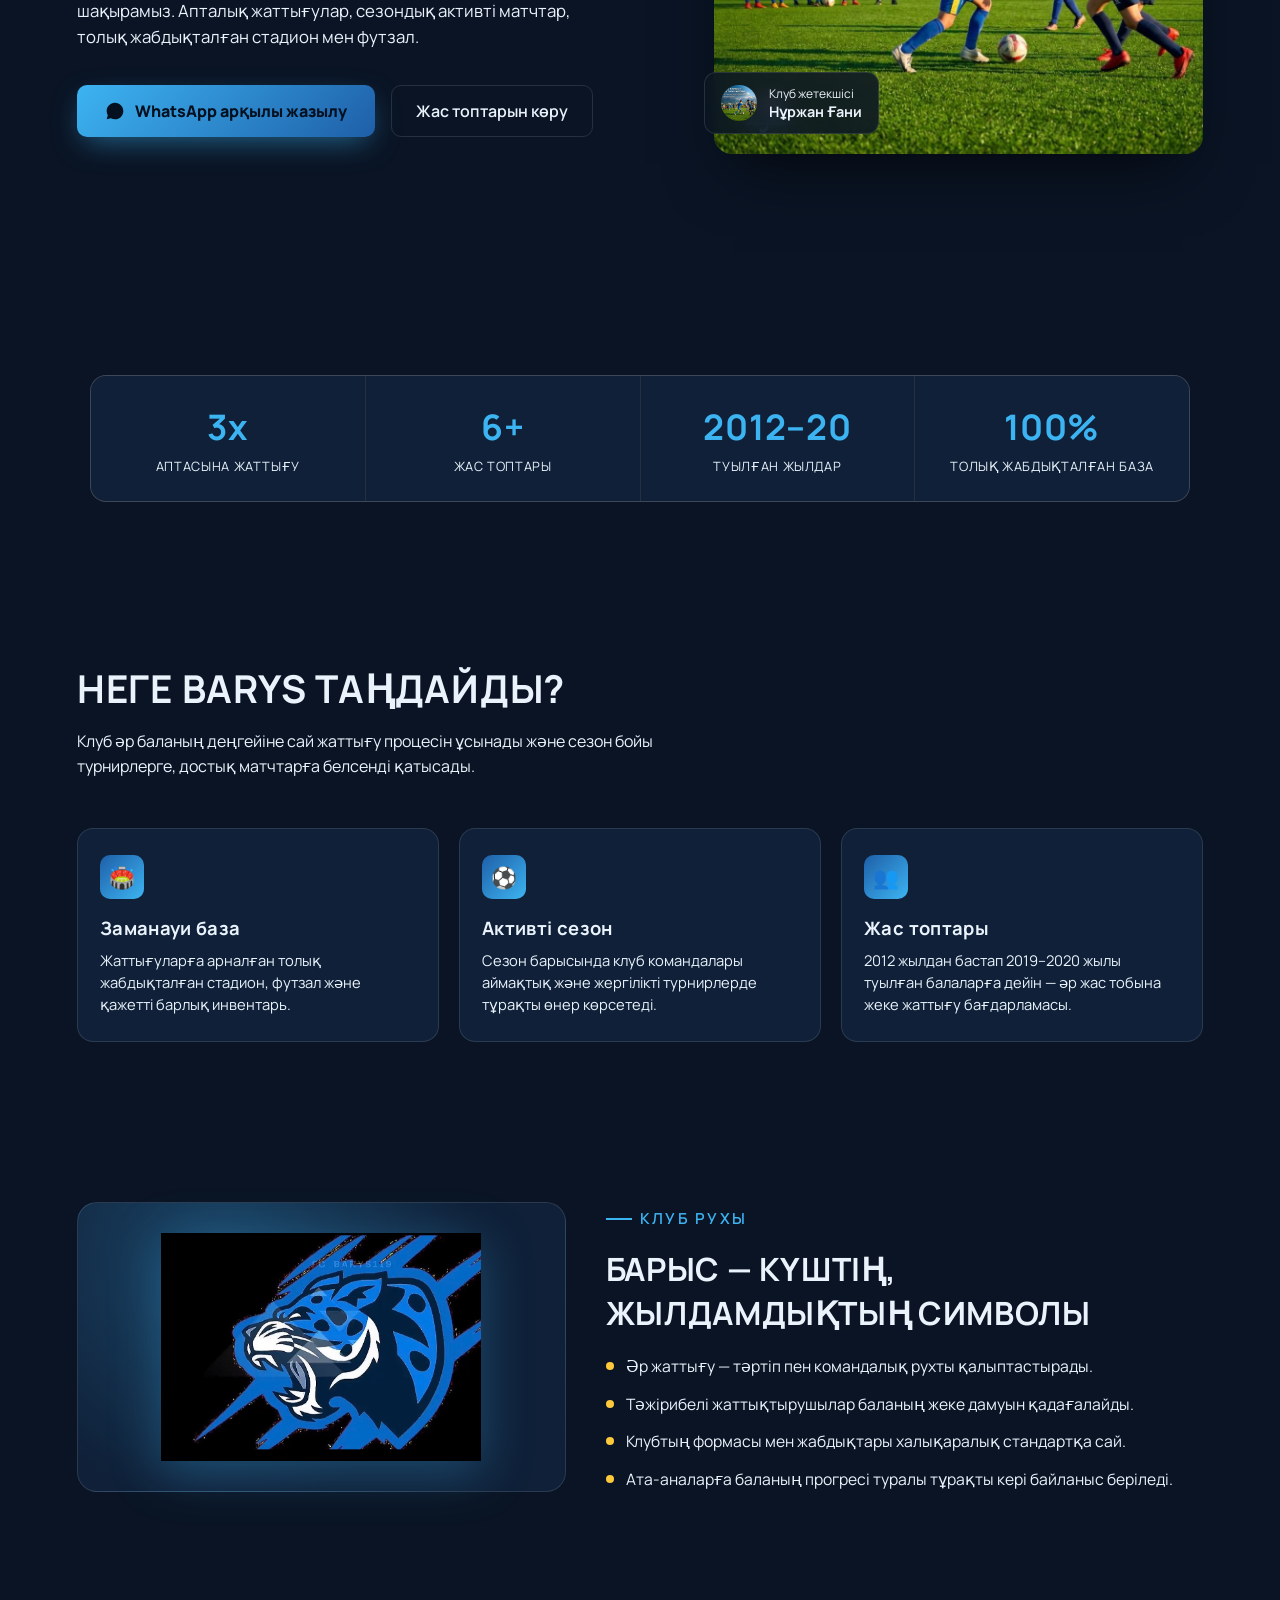
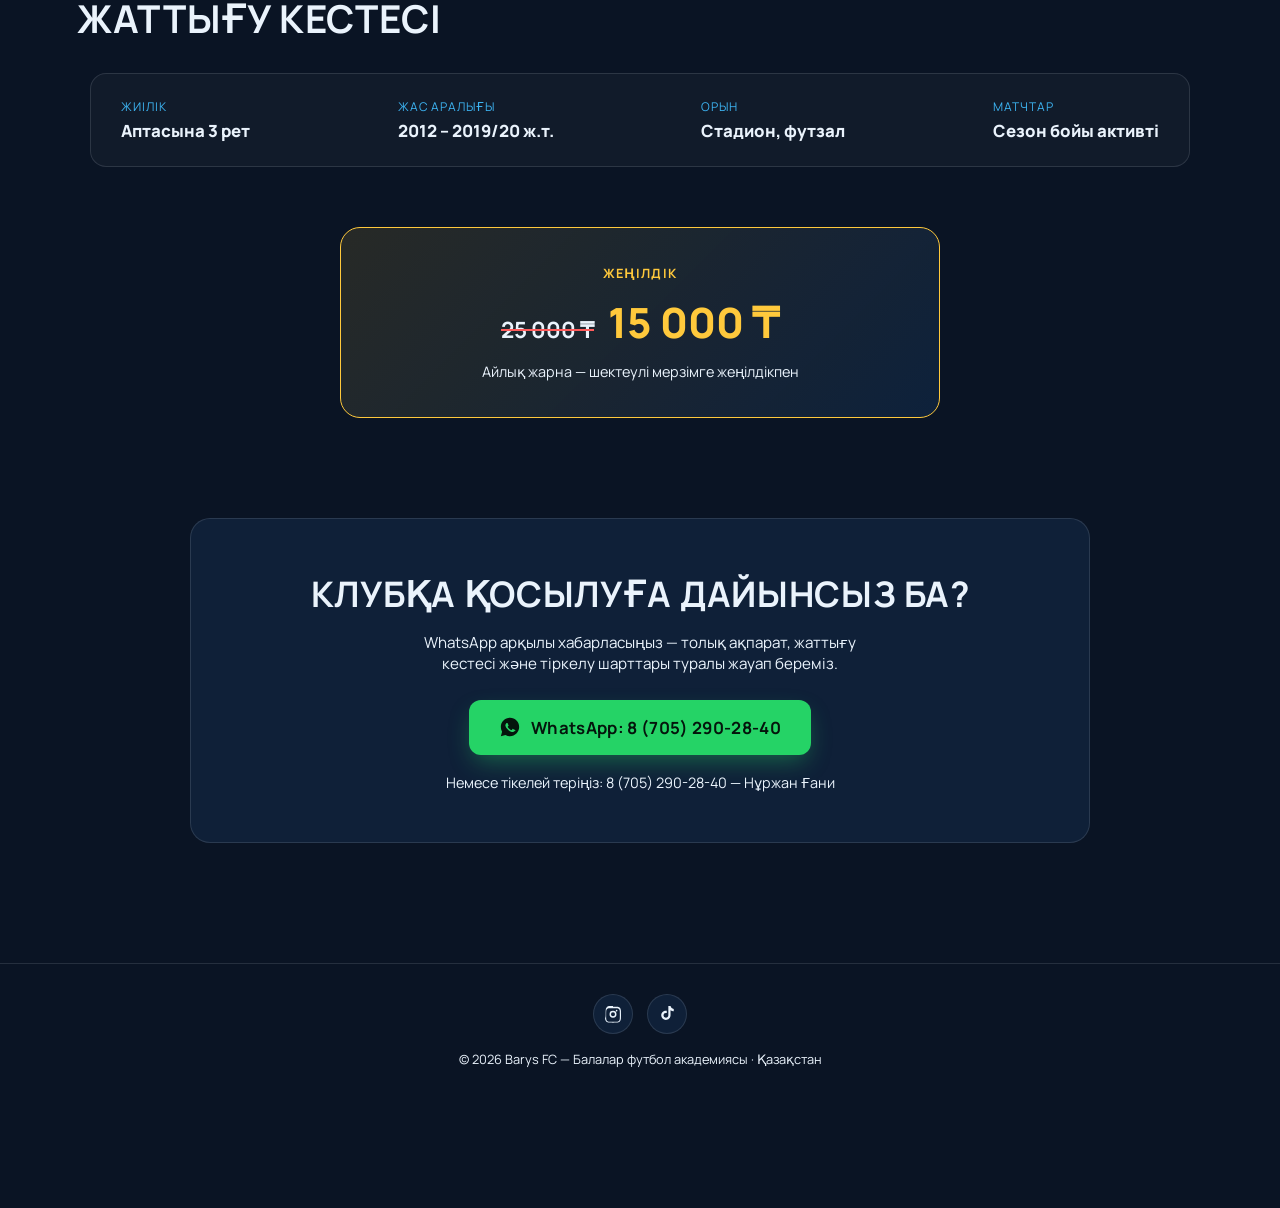
==== commit 11bc1e92: "Remove navigation from index.html Removed navigation section from the HTML file." ====
--- a/index.html
+++ b/index.html
@@ -15,11 +15,7 @@
 <div class="claw-bg"></div>
 
 
-<nav>
-  <a href="#" class="nav-logo">
-    <img src="logo.png" alt="Barys FC">
-    <span>BARYS FC</span>
-  </a>
+
 
   <div class="lang-pill">
     <a href="#" class="lang-btn active">КАЗ</a>
--- a/style.css
+++ b/style.css
@@ -664,3 +664,104 @@
     flex-direction: column;
   }
 }
+/* Fixed Bottom Navigation Bar */
+.bottom-bar {
+    position: fixed;
+    bottom: 20px;
+    left: 50%;
+    transform: translateX(-50%);
+    background: rgba(15, 23, 42, 0.9);
+    backdrop-filter: blur(10px);
+    border: 1px solid rgba(255, 255, 255, 0.1);
+    border-radius: 50px;
+    padding: 8px 16px;
+    display: flex;
+    align-items: center;
+    gap: 12px;
+    z-index: 1000;
+    box-shadow: 0 10px 25px rgba(0, 0, 0, 0.5);
+}
+
+.brand {
+    display: flex;
+    align-items: center;
+    gap: 8px;
+}
+
+.brand-logo {
+    width: 28px;
+    height: 28px;
+    background: #2563eb;
+    color: #fff;
+    border-radius: 6px;
+    display: flex;
+    align-items: center;
+    justify-content: center;
+    font-weight: bold;
+    font-size: 14px;
+}
+
+.brand-name {
+    color: #fff;
+    font-weight: 700;
+    font-size: 13px;
+    letter-spacing: 0.5px;
+}
+
+/* Language Switcher */
+.lang-switch {
+    background: rgba(255, 255, 255, 0.1);
+    border-radius: 20px;
+    padding: 2px;
+    display: flex;
+}
+
+.lang-btn {
+    background: transparent;
+    border: none;
+    color: #94a3b8;
+    padding: 4px 10px;
+    font-size: 11px;
+    font-weight: 600;
+    border-radius: 16px;
+    cursor: pointer;
+}
+
+.lang-btn.active {
+    background: #38bdf8;
+    color: #0f172a;
+}
+
+/* New Action Buttons */
+.action-buttons {
+    display: flex;
+    gap: 6px;
+}
+
+.btn-action {
+    display: flex;
+    align-items: center;
+    gap: 5px;
+    padding: 6px 12px;
+    border-radius: 20px;
+    font-size: 12px;
+    font-weight: 600;
+    text-decoration: none;
+    transition: all 0.2s ease;
+}
+
+.btn-wa {
+    background: #25d366;
+    color: #ffffff;
+}
+
+.btn-call {
+    background: #eab308;
+    color: #0f172a;
+}
+
+.btn-action:hover {
+    opacity: 0.9;
+    transform: scale(1.03);
+}
+
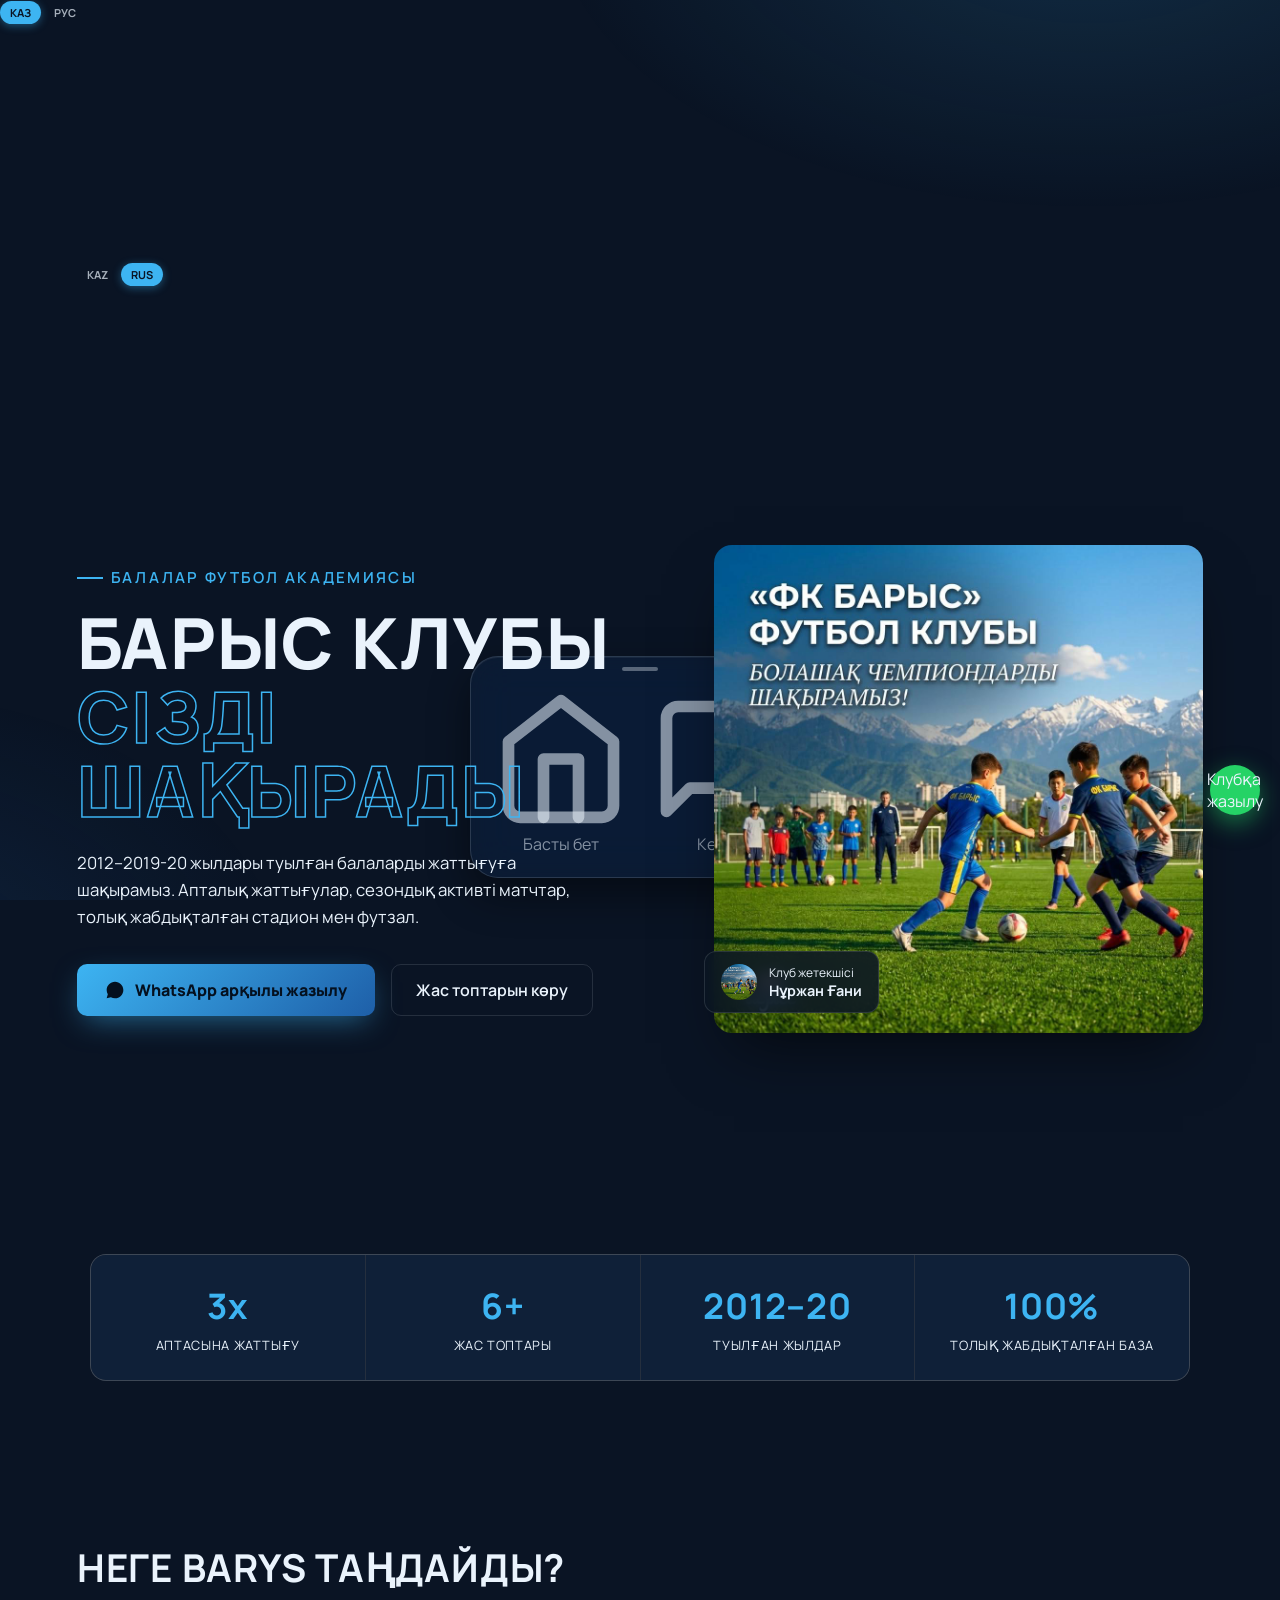
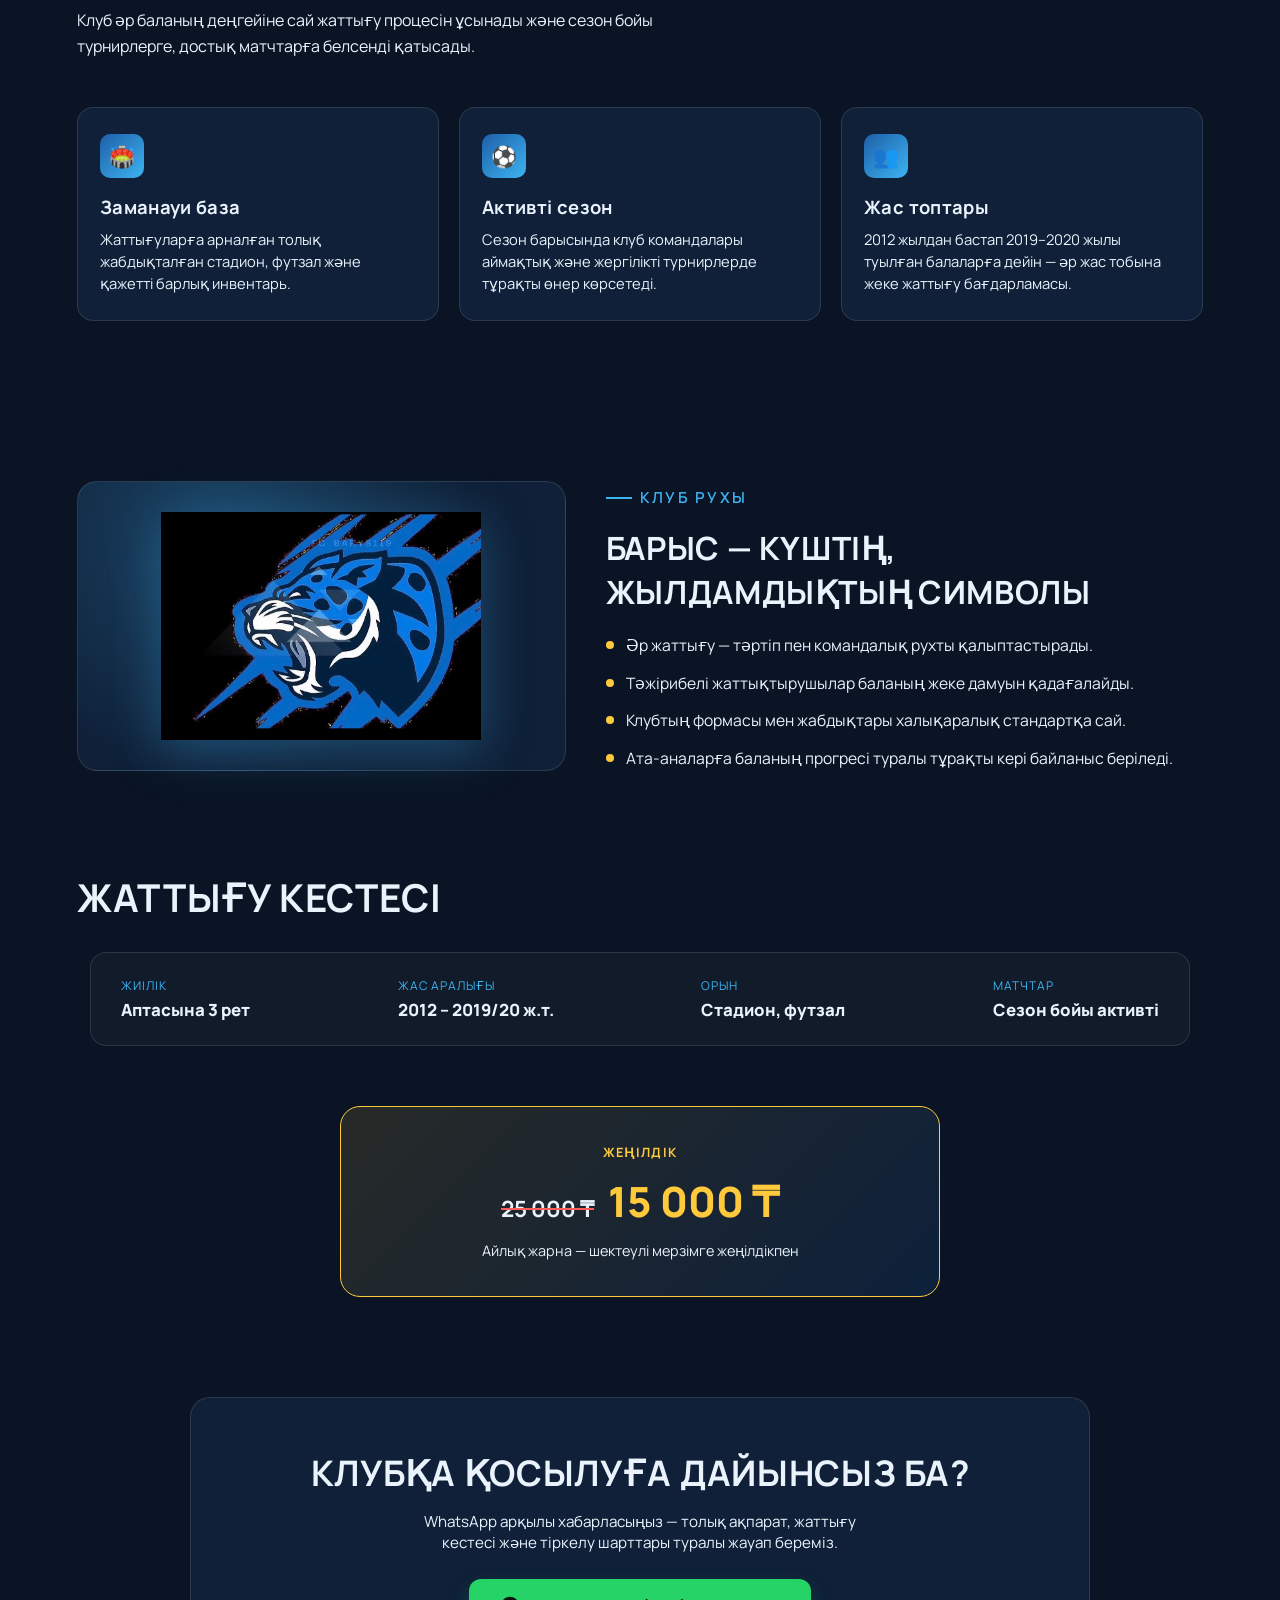
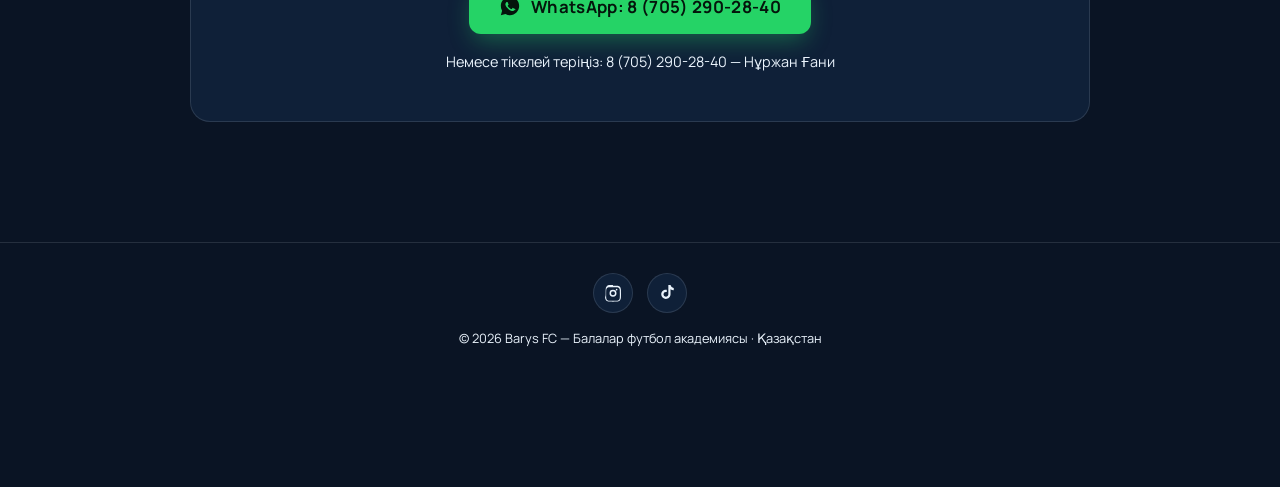
==== commit f823f89b: "Update index.html" ====
--- a/index.html
+++ b/index.html
@@ -195,10 +195,8 @@
   const waLink = "https://wa.me/" + phone + "?text=" + encodeURIComponent(message);
   document.getElementById('waFloat').href = waLink;
   document.getElementById('waBtn').href = waLink;
-</script>
-
 <script>
-  const tabBar = document.getElementById('floatingTabBar');
+  const tabBar = document.getElementById('iosTabBar');
   let isDragging = false;
   let currentX, currentY, initialX, initialY;
   let xOffset = 0, yOffset = 0;
@@ -232,7 +230,7 @@
     if (isDragging) {
       e.preventDefault();
       hasMoved = true;
-      
+
       if (e.type === "touchmove") {
         currentX = e.touches[0].clientX - initialX;
         currentY = e.touches[0].clientY - initialY;
@@ -259,7 +257,7 @@
   }
 
   // Сырғытқан кезде батырма өтіп кетпеуі үшін
-  document.querySelectorAll('.tab-item').forEach(link => {
+  document.querySelectorAll('.tab-btn').forEach(link => {
     link.addEventListener('click', (e) => {
       if (hasMoved) {
         e.preventDefault();
@@ -270,11 +268,11 @@
   // Қай бетте тұрғанын анықтап, батырманы белсенді ету
   const currentPage = window.location.pathname.split("/").pop();
   if (currentPage === "announcements.html") {
-    document.getElementById("tabAnnounce").classList.add("active");
-    document.getElementById("tabHome").classList.remove("active");
+    document.getElementById("btnAnnounce").classList.add("active");
+    document.getElementById("btnHome").classList.remove("active");
   } else {
-    document.getElementById("tabHome").classList.add("active");
-    document.getElementById("tabAnnounce").classList.remove("active");
+    document.getElementById("btnHome").classList.add("active");
+    document.getElementById("btnAnnounce").classList.remove("active");
   }
 </script>
   
--- a/style.css
+++ b/style.css
@@ -27,7 +27,7 @@
   color: var(--frost);
   font-family: 'Manrope', sans-serif;
   overflow-x: hidden;
-  padding-bottom: 100px; /* Астыңғы сопақша меню үшін орын */
+  padding-bottom: 100px;
 }
 
 h1, h2, h3, .eyebrow, .big-num, .nav-logo, .cta-btn, .stat-num {
@@ -41,7 +41,6 @@
   text-decoration: none;
 }
 
-/* СУРЕТТЕР ДЕНЕ МЕН ЭКРАНДЫ БҰЗБАУЫ ҮШІН */
 img, svg {
   max-width: 100%;
   height: auto;
@@ -71,60 +70,56 @@
 }
 
 /* ==========================================
-   FLOATING BOTTOM NAVIGATION DOCK (iOS STYLE)
+   FLOATING BOTTOM NAVIGATION DOCK (UPDATED)
    ========================================== */
 
-nav {
+.bottom-bar {
   position: fixed;
   bottom: 20px;
   left: 50%;
   transform: translateX(-50%);
-  z-index: 999;
-  
-  display: flex;
-  align-items: center;
-  justify-content: center;
-  flex-direction: row;
+  z-index: 1000;
+  display: flex;
+  align-items: center;
   gap: 12px;
-  
   padding: 8px 16px;
-  background: rgba(15, 32, 56, 0.85);
+  background: rgba(15, 32, 56, 0.9);
   backdrop-filter: blur(16px);
   -webkit-backdrop-filter: blur(16px);
-  
   border: 1px solid rgba(234, 243, 252, 0.18);
   border-radius: 999px;
   box-shadow: 0 12px 32px rgba(0, 0, 0, 0.5);
   white-space: nowrap;
 }
 
-.nav-logo {
+.brand {
   display: flex;
   align-items: center;
   gap: 8px;
-  font-size: 0.85rem;
+}
+
+.brand-logo {
+  width: 28px;
+  height: 28px;
+  background: #2563eb;
+  color: #fff;
+  border-radius: 6px;
+  display: flex;
+  align-items: center;
+  justify-content: center;
+  font-weight: bold;
+  font-size: 14px;
+}
+
+.brand-name {
+  color: var(--frost);
   font-weight: 800;
-  color: var(--frost);
-}
-
-.nav-logo img, .nav-logo svg {
-  width: 24px;
-  height: 24px;
-  max-height: 24px;
-  object-fit: contain;
-}
-
-.nav-cta {
-  background: var(--gold);
-  color: #1A1200;
-  font-weight: 800;
-  font-size: 0.75rem;
-  padding: 6px 14px;
-  border-radius: 999px;
-  letter-spacing: 0.03em;
-}
-
-.lang-pill {
+  font-size: 13px;
+  letter-spacing: 0.5px;
+}
+
+/* Language Switcher */
+.lang-switch {
   display: inline-flex;
   align-items: center;
   background: rgba(255, 255, 255, 0.08);
@@ -134,12 +129,15 @@
 }
 
 .lang-btn {
+  background: transparent;
+  border: none;
   color: var(--frost);
   padding: 4px 10px;
+  font-size: 11px;
+  font-weight: 700;
   border-radius: 99px;
-  font-size: 0.75rem;
-  font-weight: 700;
   opacity: 0.7;
+  cursor: pointer;
   transition: all 0.2s ease;
 }
 
@@ -153,6 +151,39 @@
   color: var(--navy);
   opacity: 1;
   box-shadow: 0 2px 8px rgba(61, 180, 242, 0.4);
+}
+
+/* Dual Action Buttons (WhatsApp & Call) */
+.action-buttons {
+  display: flex;
+  gap: 6px;
+}
+
+.btn-action {
+  display: flex;
+  align-items: center;
+  gap: 5px;
+  padding: 6px 14px;
+  border-radius: 999px;
+  font-size: 12px;
+  font-weight: 800;
+  text-decoration: none;
+  transition: all 0.2s ease;
+}
+
+.btn-wa {
+  background: #25D366;
+  color: #04150C;
+}
+
+.btn-call {
+  background: var(--gold);
+  color: #1A1200;
+}
+
+.btn-action:hover {
+  opacity: 0.9;
+  transform: scale(1.03);
 }
 
 /* ==========================================
@@ -636,10 +667,7 @@
   fill: #fff;
 }
 
-/* ==========================================
-   RESPONSIVE DESIGN (АДАПТИВ)
-   ========================================== */
-
+/* RESPONSIVE DESIGN */
 @media (max-width: 900px) {
   .hero {
     grid-template-columns: 1fr;
@@ -664,104 +692,60 @@
     flex-direction: column;
   }
 }
-/* Fixed Bottom Navigation Bar */
-.bottom-bar {
-    position: fixed;
-    bottom: 20px;
-    left: 50%;
-    transform: translateX(-50%);
-    background: rgba(15, 23, 42, 0.9);
-    backdrop-filter: blur(10px);
-    border: 1px solid rgba(255, 255, 255, 0.1);
-    border-radius: 50px;
-    padding: 8px 16px;
-    display: flex;
-    align-items: center;
-    gap: 12px;
-    z-index: 1000;
-    box-shadow: 0 10px 25px rgba(0, 0, 0, 0.5);
-}
-
-.brand {
-    display: flex;
-    align-items: center;
-    gap: 8px;
-}
-
-.brand-logo {
-    width: 28px;
-    height: 28px;
-    background: #2563eb;
-    color: #fff;
-    border-radius: 6px;
-    display: flex;
-    align-items: center;
-    justify-content: center;
-    font-weight: bold;
-    font-size: 14px;
-}
-
-.brand-name {
-    color: #fff;
-    font-weight: 700;
-    font-size: 13px;
-    letter-spacing: 0.5px;
-}
-
-/* Language Switcher */
-.lang-switch {
-    background: rgba(255, 255, 255, 0.1);
-    border-radius: 20px;
-    padding: 2px;
-    display: flex;
-}
-
-.lang-btn {
-    background: transparent;
-    border: none;
-    color: #94a3b8;
-    padding: 4px 10px;
-    font-size: 11px;
-    font-weight: 600;
-    border-radius: 16px;
-    cursor: pointer;
-}
-
-.lang-btn.active {
-    background: #38bdf8;
-    color: #0f172a;
-}
-
-/* New Action Buttons */
-.action-buttons {
-    display: flex;
-    gap: 6px;
-}
-
-.btn-action {
-    display: flex;
-    align-items: center;
-    gap: 5px;
-    padding: 6px 12px;
-    border-radius: 20px;
-    font-size: 12px;
-    font-weight: 600;
-    text-decoration: none;
-    transition: all 0.2s ease;
-}
-
-.btn-wa {
-    background: #25d366;
-    color: #ffffff;
-}
-
-.btn-call {
-    background: #eab308;
-    color: #0f172a;
-}
-
-.btn-action:hover {
-    opacity: 0.9;
-    transform: scale(1.03);
-}
-
+/* ==========================================
+   iOS СТИЛІНДЕГІ ҚАЛҚЫМАЛЫ НАВИГАЦИЯ
+   ========================================== */
+
+.ios-tab-bar {
+  position: fixed;
+  left: 50%;
+  bottom: 22px;
+  transform: translate(-50%, 0);
+  z-index: 999;
+  width: min(92vw, 340px);
+  padding: 10px 14px 14px;
+  background: rgba(15, 32, 56, 0.65);
+  backdrop-filter: blur(20px) saturate(180%);
+  -webkit-backdrop-filter: blur(20px) saturate(180%);
+  border: 1px solid rgba(234, 243, 252, 0.14);
+  border-radius: 28px;
+  box-shadow:
+    0 16px 40px rgba(0, 0, 0, 0.45),
+    inset 0 1px 0 rgba(255, 255, 255, 0.06);
+  cursor: grab;
+  user-select: none;
+  touch-action: none;
+}
+
+.ios-tab-bar:active {
+  cursor: grabbing;
+}
+
+/* Жоғарғы сырғыту сызығы (iOS "drag handle") */
+.ios-tab-bar .drag-handle {
+  width: 36px;
+  height: 4px;
+  border-radius: 99px;
+  background: rgba(234, 243, 252, 0.35);
+  margin: 0 auto 10px;
+}
+
+.ios-tab-bar .tab-items {
+  display: flex;
+  align-items: center;
+  justify-content: space-around;
+  gap: 6px;
+}
+
+/* Әр батырма */
+.ios-tab-bar .tab-btn {
+  flex: 1;
+  display: flex;
+  flex-direction: column;
+  align-items: center;
+  justify-content: center;
+  gap: 4px;
+  padding: 8px 6px;
+  border-radius: 18px;
+  color: rgba(234, 243, 252, 0.55);
+  transition: color 0.25s ease,
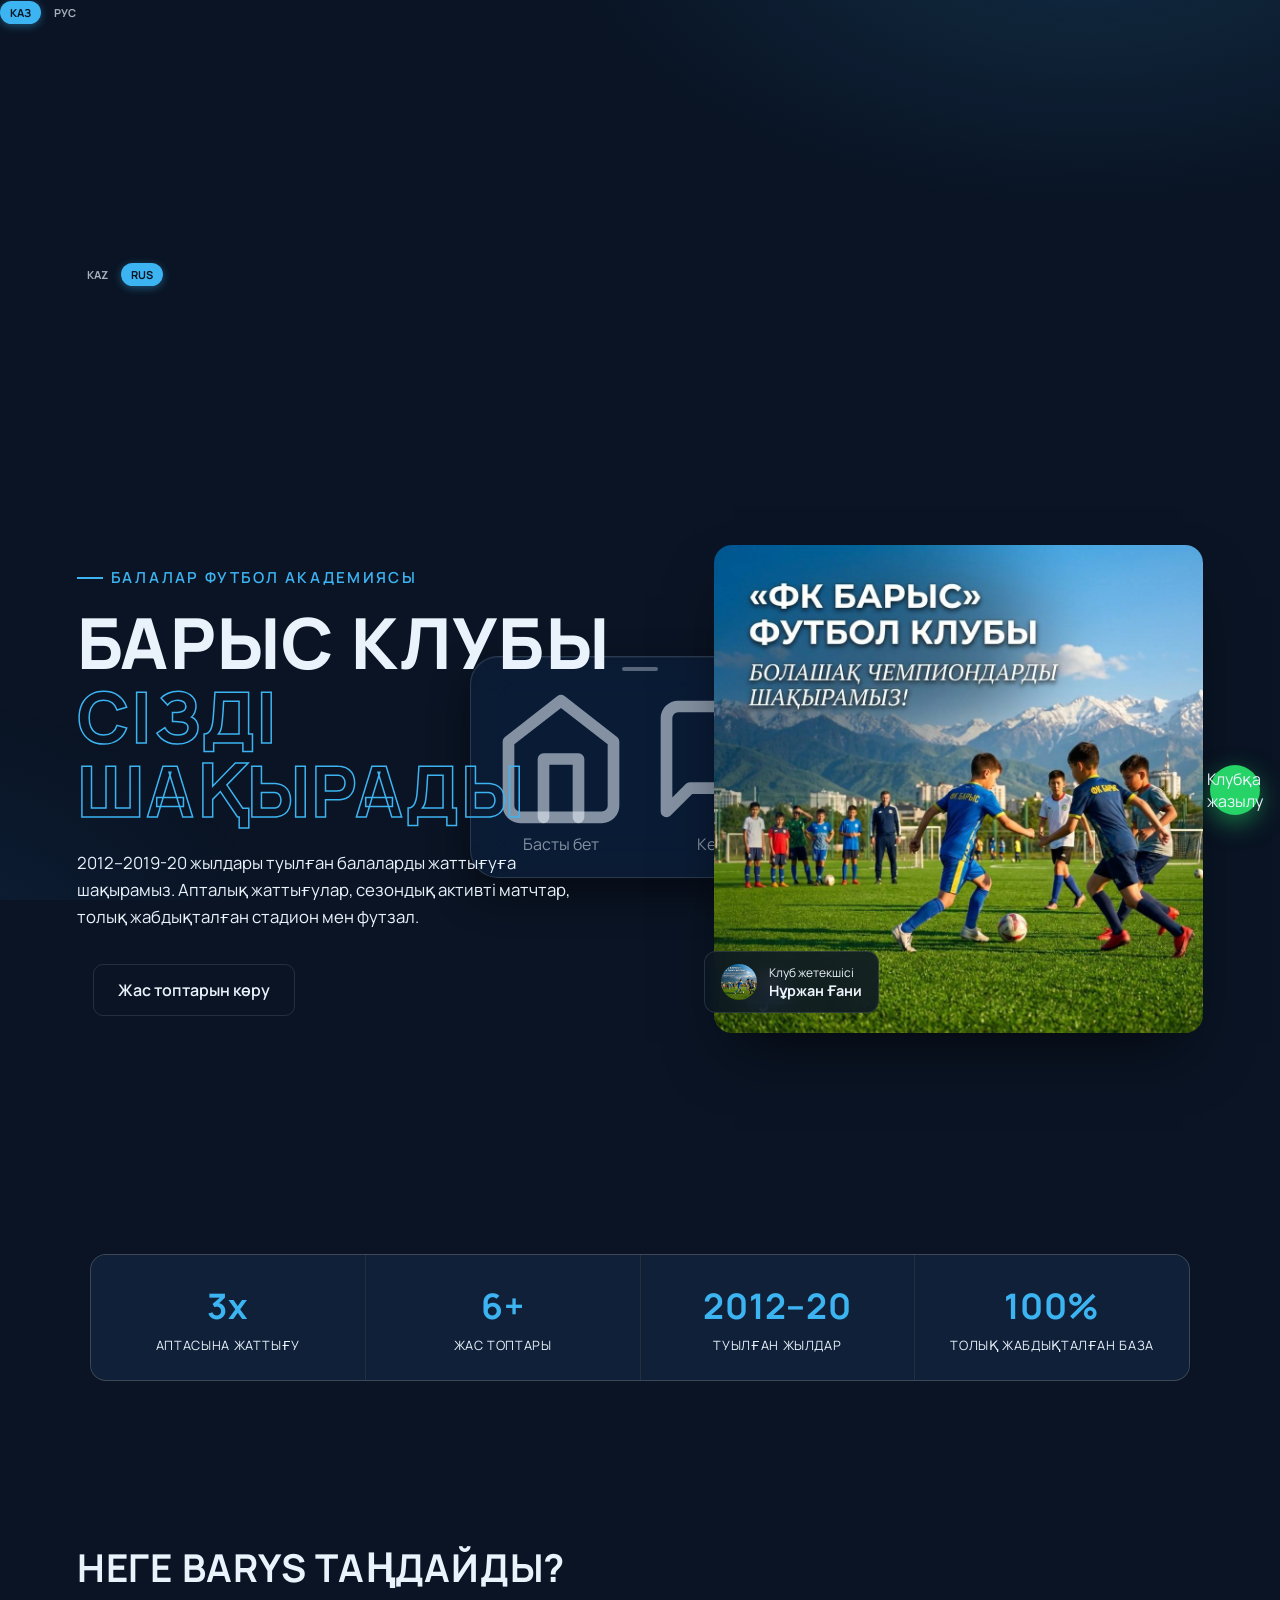
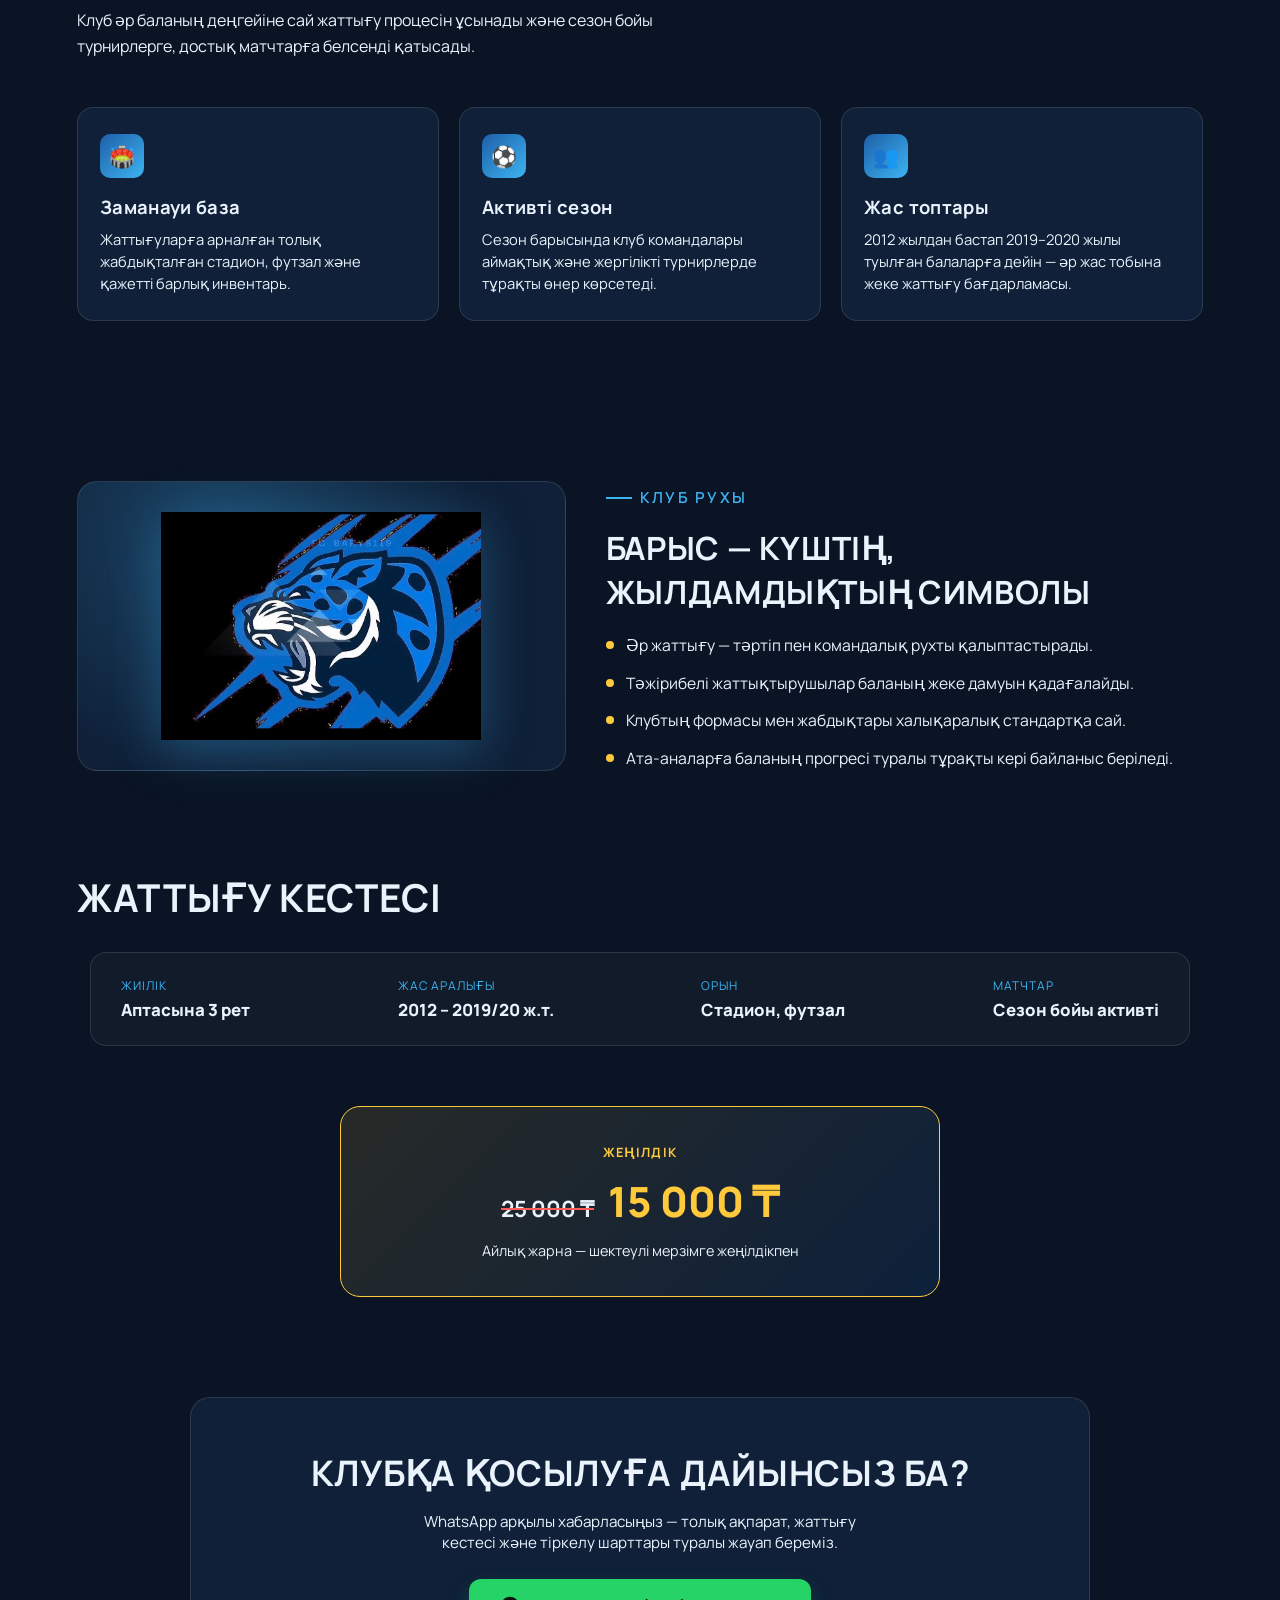
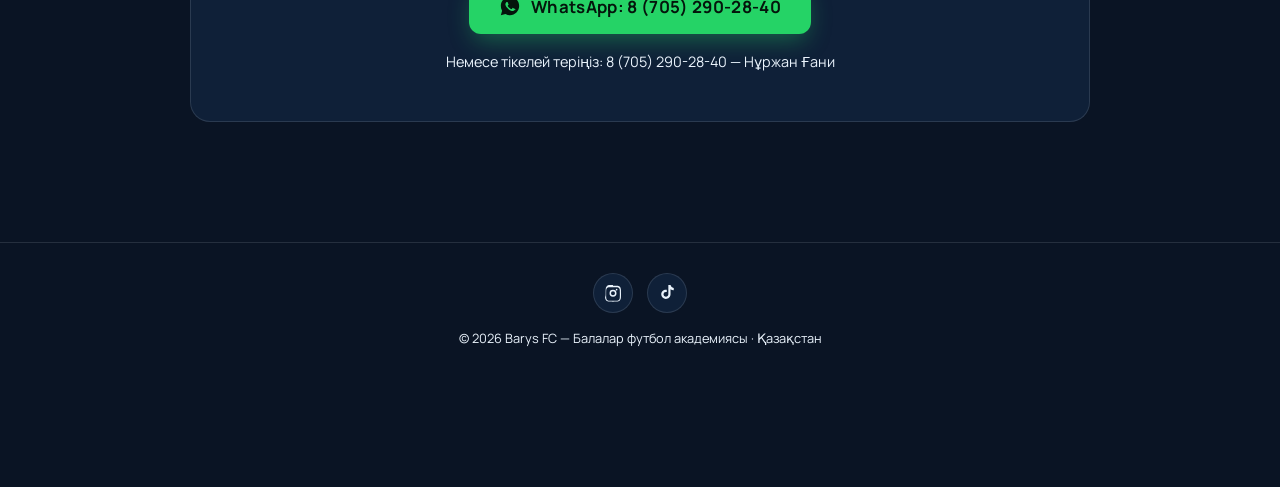
==== commit 057fe8a9: "Update index.html" ====
--- a/index.html
+++ b/index.html
@@ -65,10 +65,9 @@
     <h1>БАРЫС КЛУБЫ<span>СІЗДІ ШАҚЫРАДЫ</span></h1>
     <p class="lede">2012–2019-20 жылдары туылған балаларды жаттығуға шақырамыз. Апталық жаттығулар, сезондық активті матчтар, толық жабдықталған стадион мен футзал.</p>
     <div class="hero-ctas">
-      <a href="#cta" class="btn-primary">
-        <svg width="20" height="20" viewBox="0 0 24 24" fill="none"><path d="M12 2C6.48 2 2 6.48 2 12c0 1.85.5 3.58 1.38 5.07L2 22l5.07-1.32C8.53 21.5 10.23 22 12 22c5.52 0 10-4.48 10-10S17.52 2 12 2z" fill="#04101F"/></svg>
-        WhatsApp арқылы жазылу
-      </a>
+      <a href="#" id="heroWaBtn" target="_blank" rel="noopener" class="btn-wa-icon" aria-label="WhatsApp арқылы жазылу" title="WhatsApp арқылы жазылу">
+       <svg viewBox="0 0 24 24"><path d="M12 2C6.48 2 2 6.48 2 12c0 1.85.5 3.58 1.38 5.07L2 22l5.07-1.32C8.53 21.5 10.23 22 12 22c5.52 0 10-4.48 10-10S17.52 2 12 2zm5.2 14.2c-.22.62-1.27 1.18-1.75 1.25-.45.07-1 .1-1.6-.1-.37-.12-.85-.28-1.46-.55-2.58-1.12-4.26-3.75-4.4-3.93-.13-.18-1.05-1.4-1.05-2.67s.67-1.9.9-2.15c.23-.25.5-.32.67-.32.17 0 .34 0 .48.01.16.01.36-.06.56.43.22.5.73 1.78.8 1.9.07.13.11.28.02.46-.09.18-.14.3-.27.46-.14.16-.29.36-.41.48-.14.14-.28.29-.12.56.16.28.72 1.19 1.55 1.93 1.06.95 1.96 1.24 2.24 1.38.28.14.44.12.6-.07.16-.2.68-.8.87-1.07.18-.28.36-.23.6-.14.25.1 1.56.74 1.83.87.27.14.45.2.51.32.06.12.06.68-.16 1.3z"/></svg>
+       </a>
       <a href="#groups" class="btn-ghost">Жас топтарын көру</a>
     </div>
   </div>
@@ -195,6 +194,7 @@
   const waLink = "https://wa.me/" + phone + "?text=" + encodeURIComponent(message);
   document.getElementById('waFloat').href = waLink;
   document.getElementById('waBtn').href = waLink;
+  document.getElementById('heroWaBtn').href = waLink;
 <script>
   const tabBar = document.getElementById('iosTabBar');
   let isDragging = false;
--- a/style.css
+++ b/style.css
@@ -749,3 +749,25 @@
   border-radius: 18px;
   color: rgba(234, 243, 252, 0.55);
   transition: color 0.25s ease,
+
+.btn-wa-icon {
+  width: 58px;
+  height: 58px;
+  border-radius: 50%;
+  background: #25D366;
+  display: inline-flex;
+  align-items: center;
+  justify-content: center;
+  box-shadow: 0 10px 25px -5px rgba(37, 211, 102, 0.5);
+  transition: transform 0.2s ease;
+}
+
+.btn-wa-icon svg {
+  width: 28px;
+  height: 28px;
+  fill: #04150C;
+}
+
+.btn-wa-icon:hover {
+  transform: scale(1.06);
+}
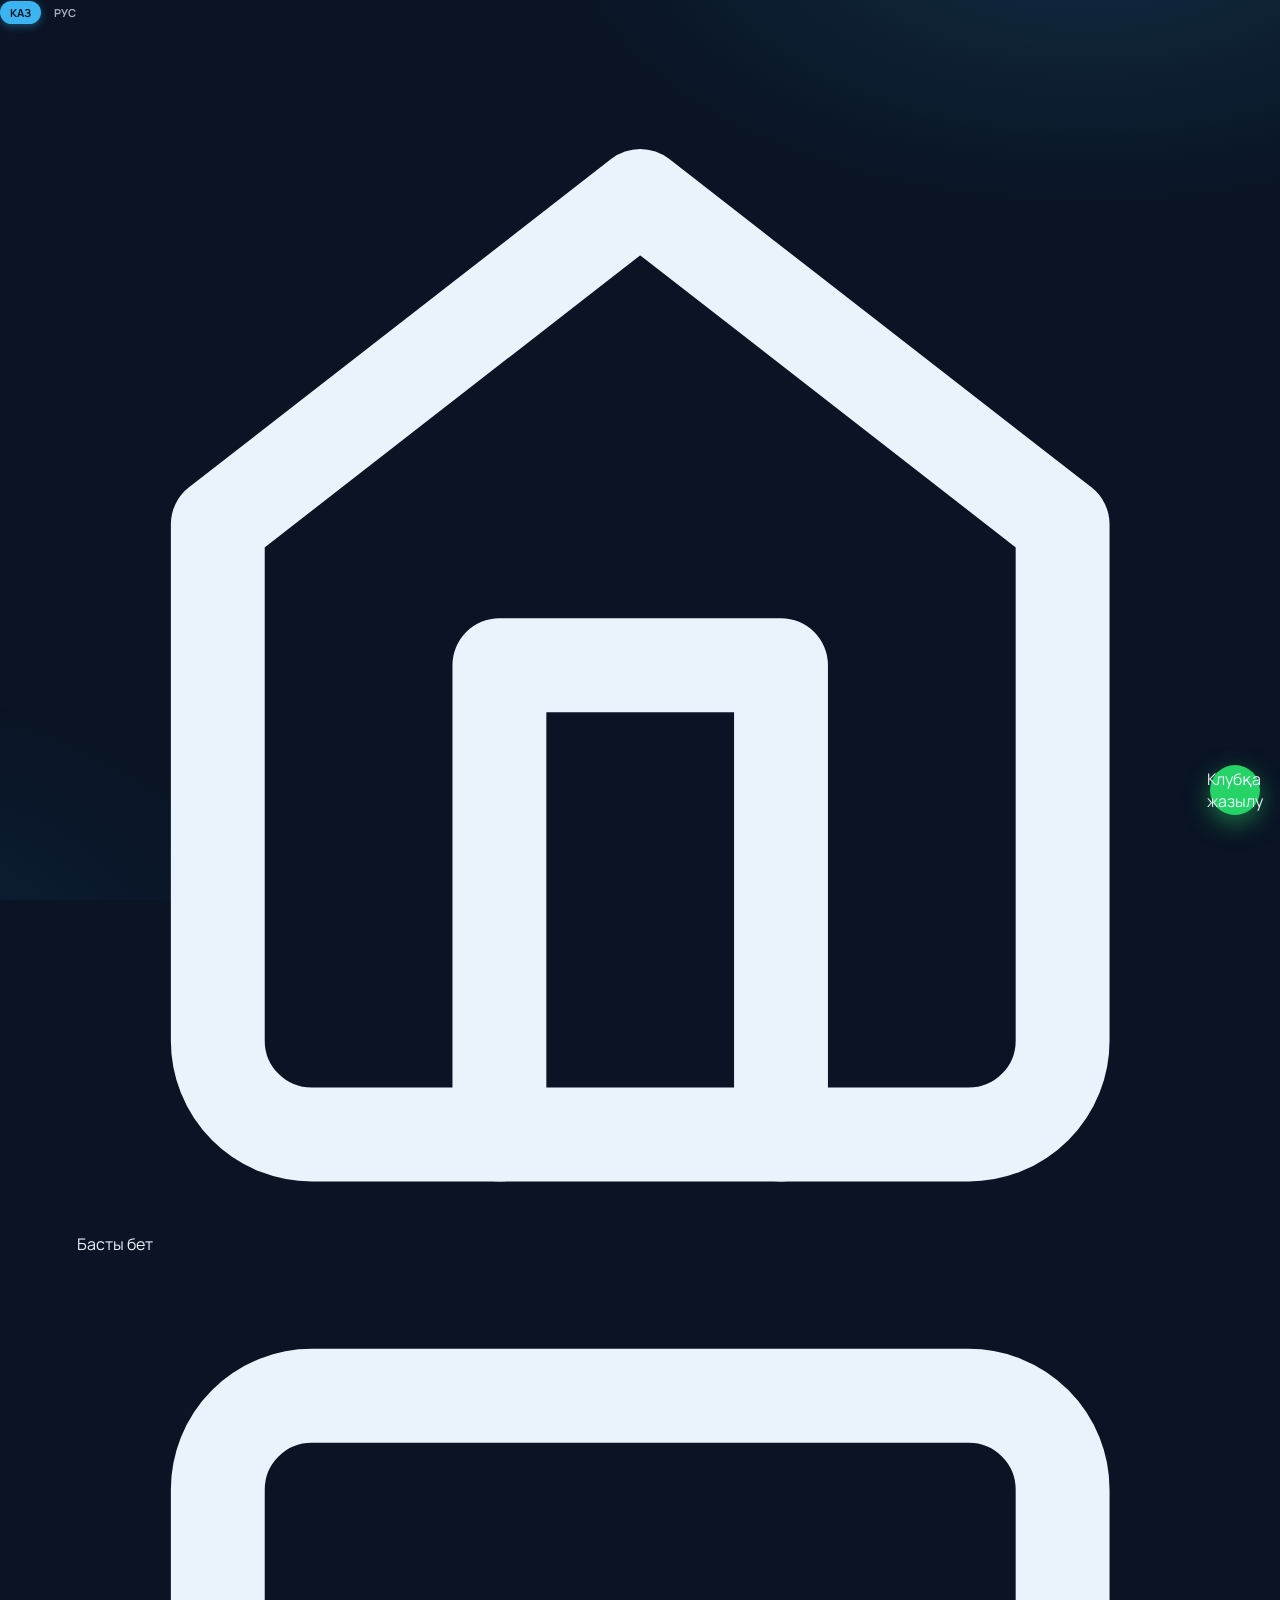
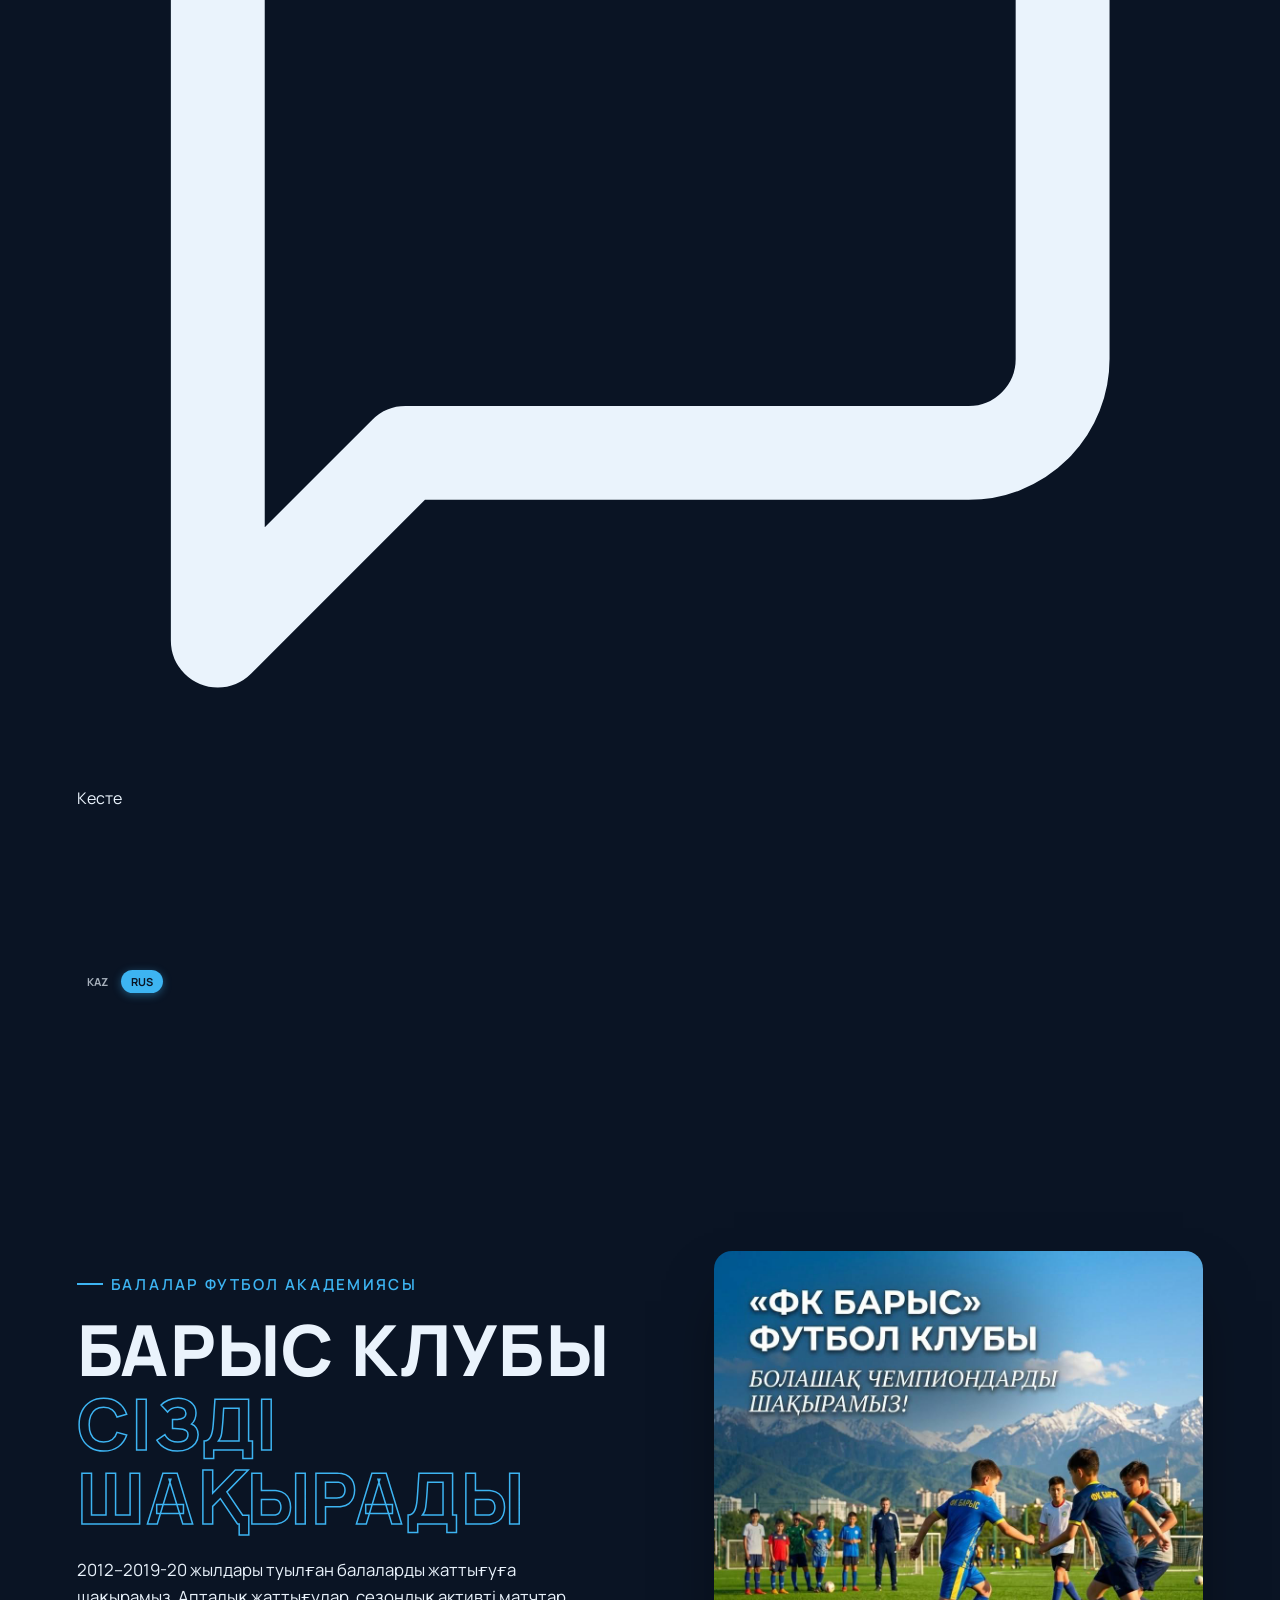
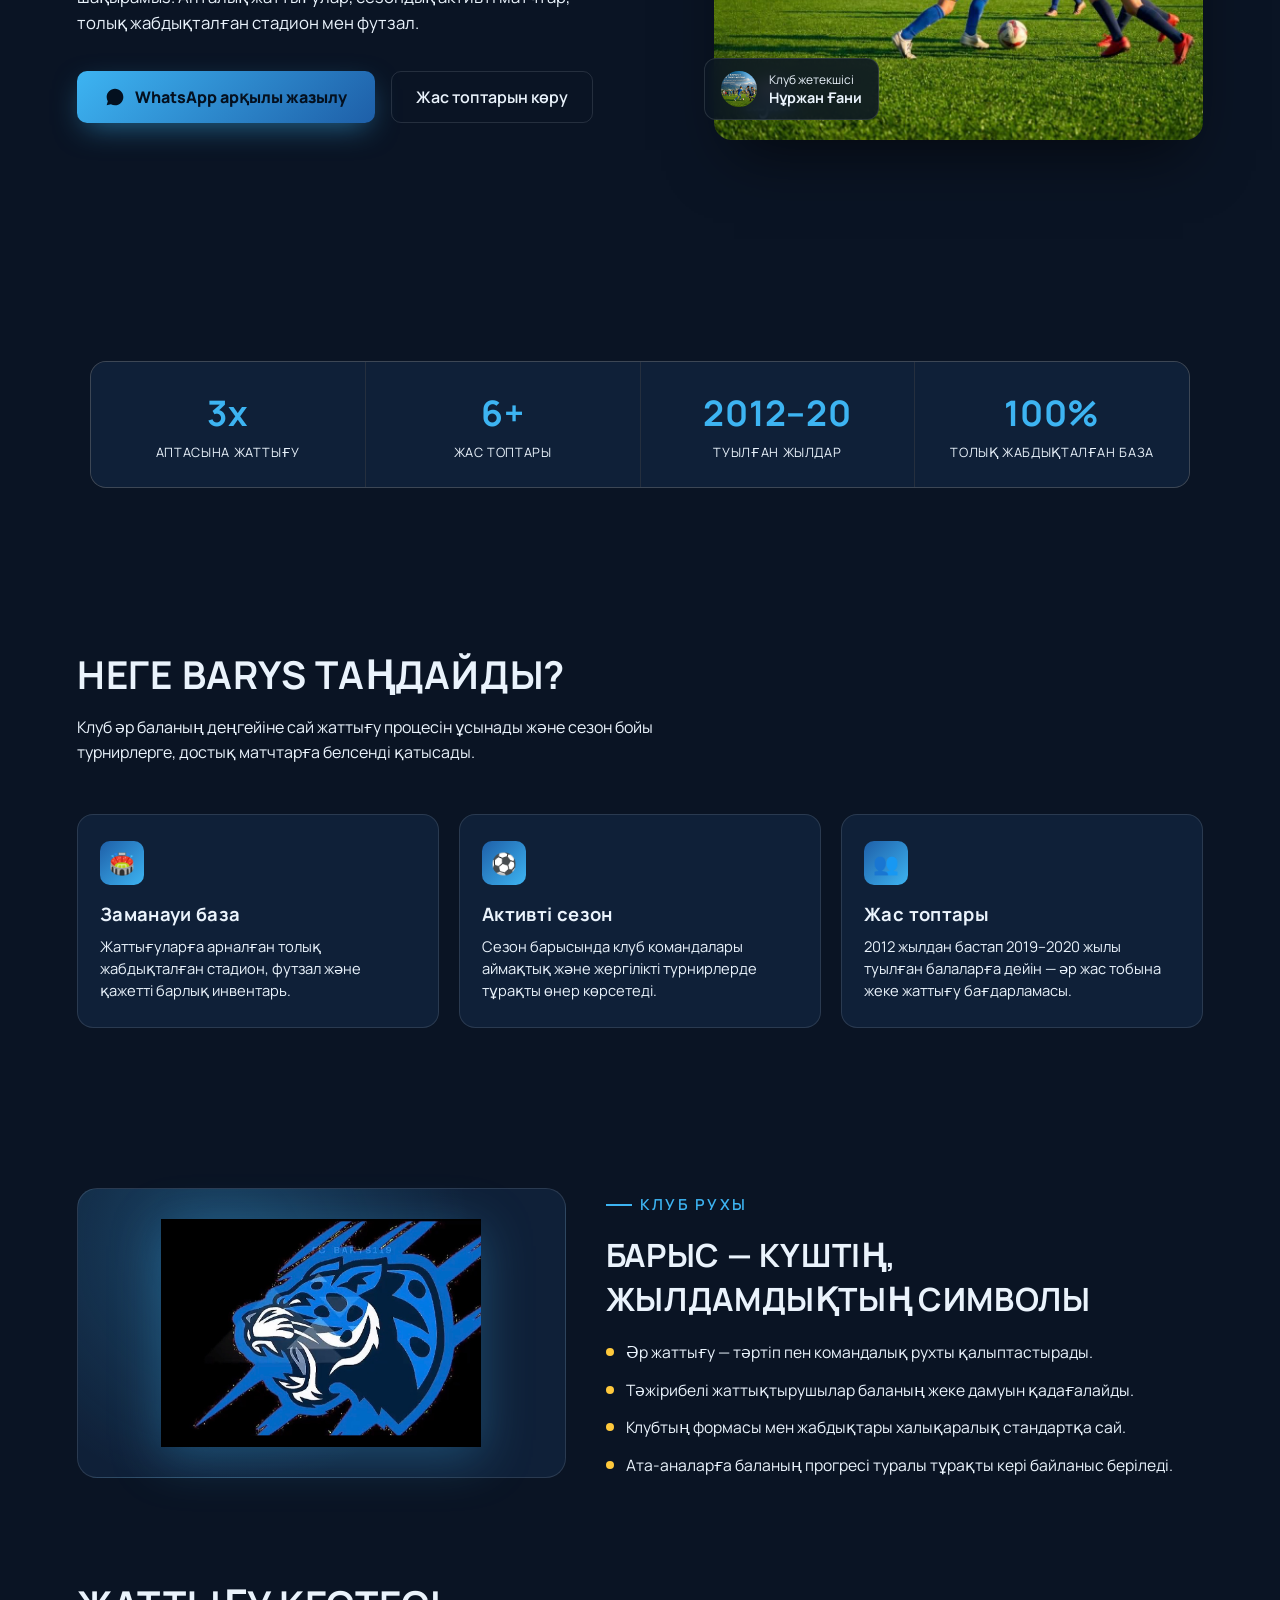
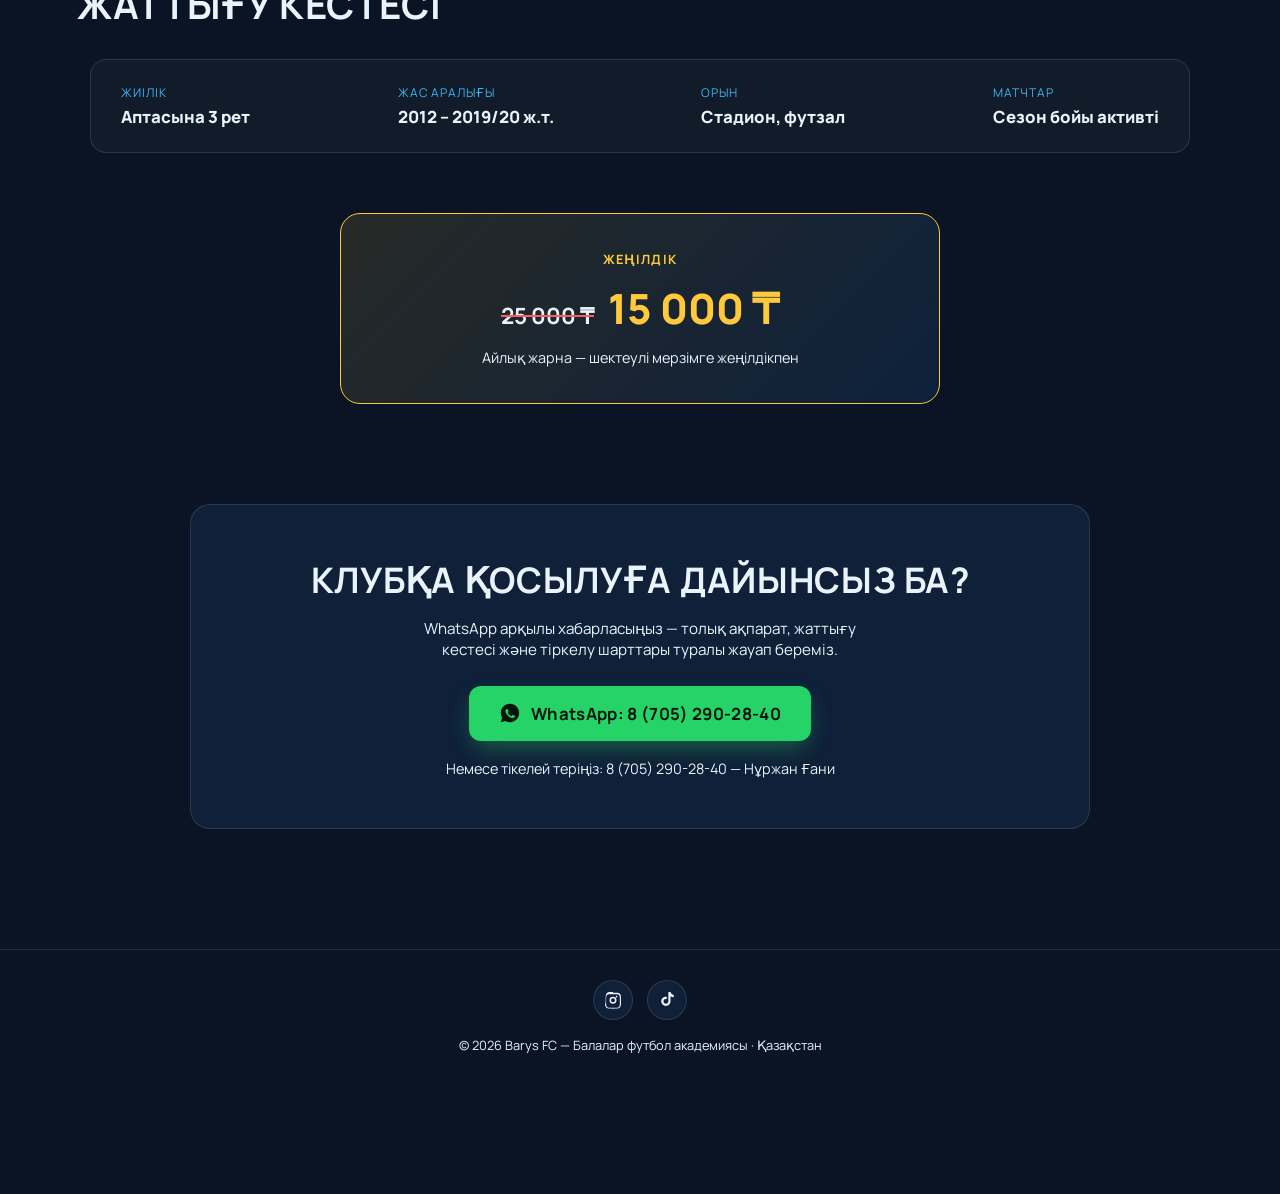
==== commit ab7e9aec: "Update index.html" ====
--- a/index.html
+++ b/index.html
@@ -65,9 +65,10 @@
     <h1>БАРЫС КЛУБЫ<span>СІЗДІ ШАҚЫРАДЫ</span></h1>
     <p class="lede">2012–2019-20 жылдары туылған балаларды жаттығуға шақырамыз. Апталық жаттығулар, сезондық активті матчтар, толық жабдықталған стадион мен футзал.</p>
     <div class="hero-ctas">
-      <a href="#" id="heroWaBtn" target="_blank" rel="noopener" class="btn-wa-icon" aria-label="WhatsApp арқылы жазылу" title="WhatsApp арқылы жазылу">
-       <svg viewBox="0 0 24 24"><path d="M12 2C6.48 2 2 6.48 2 12c0 1.85.5 3.58 1.38 5.07L2 22l5.07-1.32C8.53 21.5 10.23 22 12 22c5.52 0 10-4.48 10-10S17.52 2 12 2zm5.2 14.2c-.22.62-1.27 1.18-1.75 1.25-.45.07-1 .1-1.6-.1-.37-.12-.85-.28-1.46-.55-2.58-1.12-4.26-3.75-4.4-3.93-.13-.18-1.05-1.4-1.05-2.67s.67-1.9.9-2.15c.23-.25.5-.32.67-.32.17 0 .34 0 .48.01.16.01.36-.06.56.43.22.5.73 1.78.8 1.9.07.13.11.28.02.46-.09.18-.14.3-.27.46-.14.16-.29.36-.41.48-.14.14-.28.29-.12.56.16.28.72 1.19 1.55 1.93 1.06.95 1.96 1.24 2.24 1.38.28.14.44.12.6-.07.16-.2.68-.8.87-1.07.18-.28.36-.23.6-.14.25.1 1.56.74 1.83.87.27.14.45.2.51.32.06.12.06.68-.16 1.3z"/></svg>
-       </a>
+      <a href="#cta" class="btn-primary">
+        <svg width="20" height="20" viewBox="0 0 24 24" fill="none"><path d="M12 2C6.48 2 2 6.48 2 12c0 1.85.5 3.58 1.38 5.07L2 22l5.07-1.32C8.53 21.5 10.23 22 12 22c5.52 0 10-4.48 10-10S17.52 2 12 2z" fill="#04101F"/></svg>
+        WhatsApp арқылы жазылу
+      </a>
       <a href="#groups" class="btn-ghost">Жас топтарын көру</a>
     </div>
   </div>
@@ -194,9 +195,10 @@
   const waLink = "https://wa.me/" + phone + "?text=" + encodeURIComponent(message);
   document.getElementById('waFloat').href = waLink;
   document.getElementById('waBtn').href = waLink;
-  document.getElementById('heroWaBtn').href = waLink;
+</script>
+
 <script>
-  const tabBar = document.getElementById('iosTabBar');
+  const tabBar = document.getElementById('floatingTabBar');
   let isDragging = false;
   let currentX, currentY, initialX, initialY;
   let xOffset = 0, yOffset = 0;
@@ -230,7 +232,7 @@
     if (isDragging) {
       e.preventDefault();
       hasMoved = true;
-
+      
       if (e.type === "touchmove") {
         currentX = e.touches[0].clientX - initialX;
         currentY = e.touches[0].clientY - initialY;
@@ -257,7 +259,7 @@
   }
 
   // Сырғытқан кезде батырма өтіп кетпеуі үшін
-  document.querySelectorAll('.tab-btn').forEach(link => {
+  document.querySelectorAll('.tab-item').forEach(link => {
     link.addEventListener('click', (e) => {
       if (hasMoved) {
         e.preventDefault();
@@ -268,11 +270,11 @@
   // Қай бетте тұрғанын анықтап, батырманы белсенді ету
   const currentPage = window.location.pathname.split("/").pop();
   if (currentPage === "announcements.html") {
-    document.getElementById("btnAnnounce").classList.add("active");
-    document.getElementById("btnHome").classList.remove("active");
+    document.getElementById("tabAnnounce").classList.add("active");
+    document.getElementById("tabHome").classList.remove("active");
   } else {
-    document.getElementById("btnHome").classList.add("active");
-    document.getElementById("btnAnnounce").classList.remove("active");
+    document.getElementById("tabHome").classList.add("active");
+    document.getElementById("tabAnnounce").classList.remove("active");
   }
 </script>
   
--- a/style.css
+++ b/style.css
@@ -692,82 +692,3 @@
     flex-direction: column;
   }
 }
-/* ==========================================
-   iOS СТИЛІНДЕГІ ҚАЛҚЫМАЛЫ НАВИГАЦИЯ
-   ========================================== */
-
-.ios-tab-bar {
-  position: fixed;
-  left: 50%;
-  bottom: 22px;
-  transform: translate(-50%, 0);
-  z-index: 999;
-  width: min(92vw, 340px);
-  padding: 10px 14px 14px;
-  background: rgba(15, 32, 56, 0.65);
-  backdrop-filter: blur(20px) saturate(180%);
-  -webkit-backdrop-filter: blur(20px) saturate(180%);
-  border: 1px solid rgba(234, 243, 252, 0.14);
-  border-radius: 28px;
-  box-shadow:
-    0 16px 40px rgba(0, 0, 0, 0.45),
-    inset 0 1px 0 rgba(255, 255, 255, 0.06);
-  cursor: grab;
-  user-select: none;
-  touch-action: none;
-}
-
-.ios-tab-bar:active {
-  cursor: grabbing;
-}
-
-/* Жоғарғы сырғыту сызығы (iOS "drag handle") */
-.ios-tab-bar .drag-handle {
-  width: 36px;
-  height: 4px;
-  border-radius: 99px;
-  background: rgba(234, 243, 252, 0.35);
-  margin: 0 auto 10px;
-}
-
-.ios-tab-bar .tab-items {
-  display: flex;
-  align-items: center;
-  justify-content: space-around;
-  gap: 6px;
-}
-
-/* Әр батырма */
-.ios-tab-bar .tab-btn {
-  flex: 1;
-  display: flex;
-  flex-direction: column;
-  align-items: center;
-  justify-content: center;
-  gap: 4px;
-  padding: 8px 6px;
-  border-radius: 18px;
-  color: rgba(234, 243, 252, 0.55);
-  transition: color 0.25s ease,
-
-.btn-wa-icon {
-  width: 58px;
-  height: 58px;
-  border-radius: 50%;
-  background: #25D366;
-  display: inline-flex;
-  align-items: center;
-  justify-content: center;
-  box-shadow: 0 10px 25px -5px rgba(37, 211, 102, 0.5);
-  transition: transform 0.2s ease;
-}
-
-.btn-wa-icon svg {
-  width: 28px;
-  height: 28px;
-  fill: #04150C;
-}
-
-.btn-wa-icon:hover {
-  transform: scale(1.06);
-}
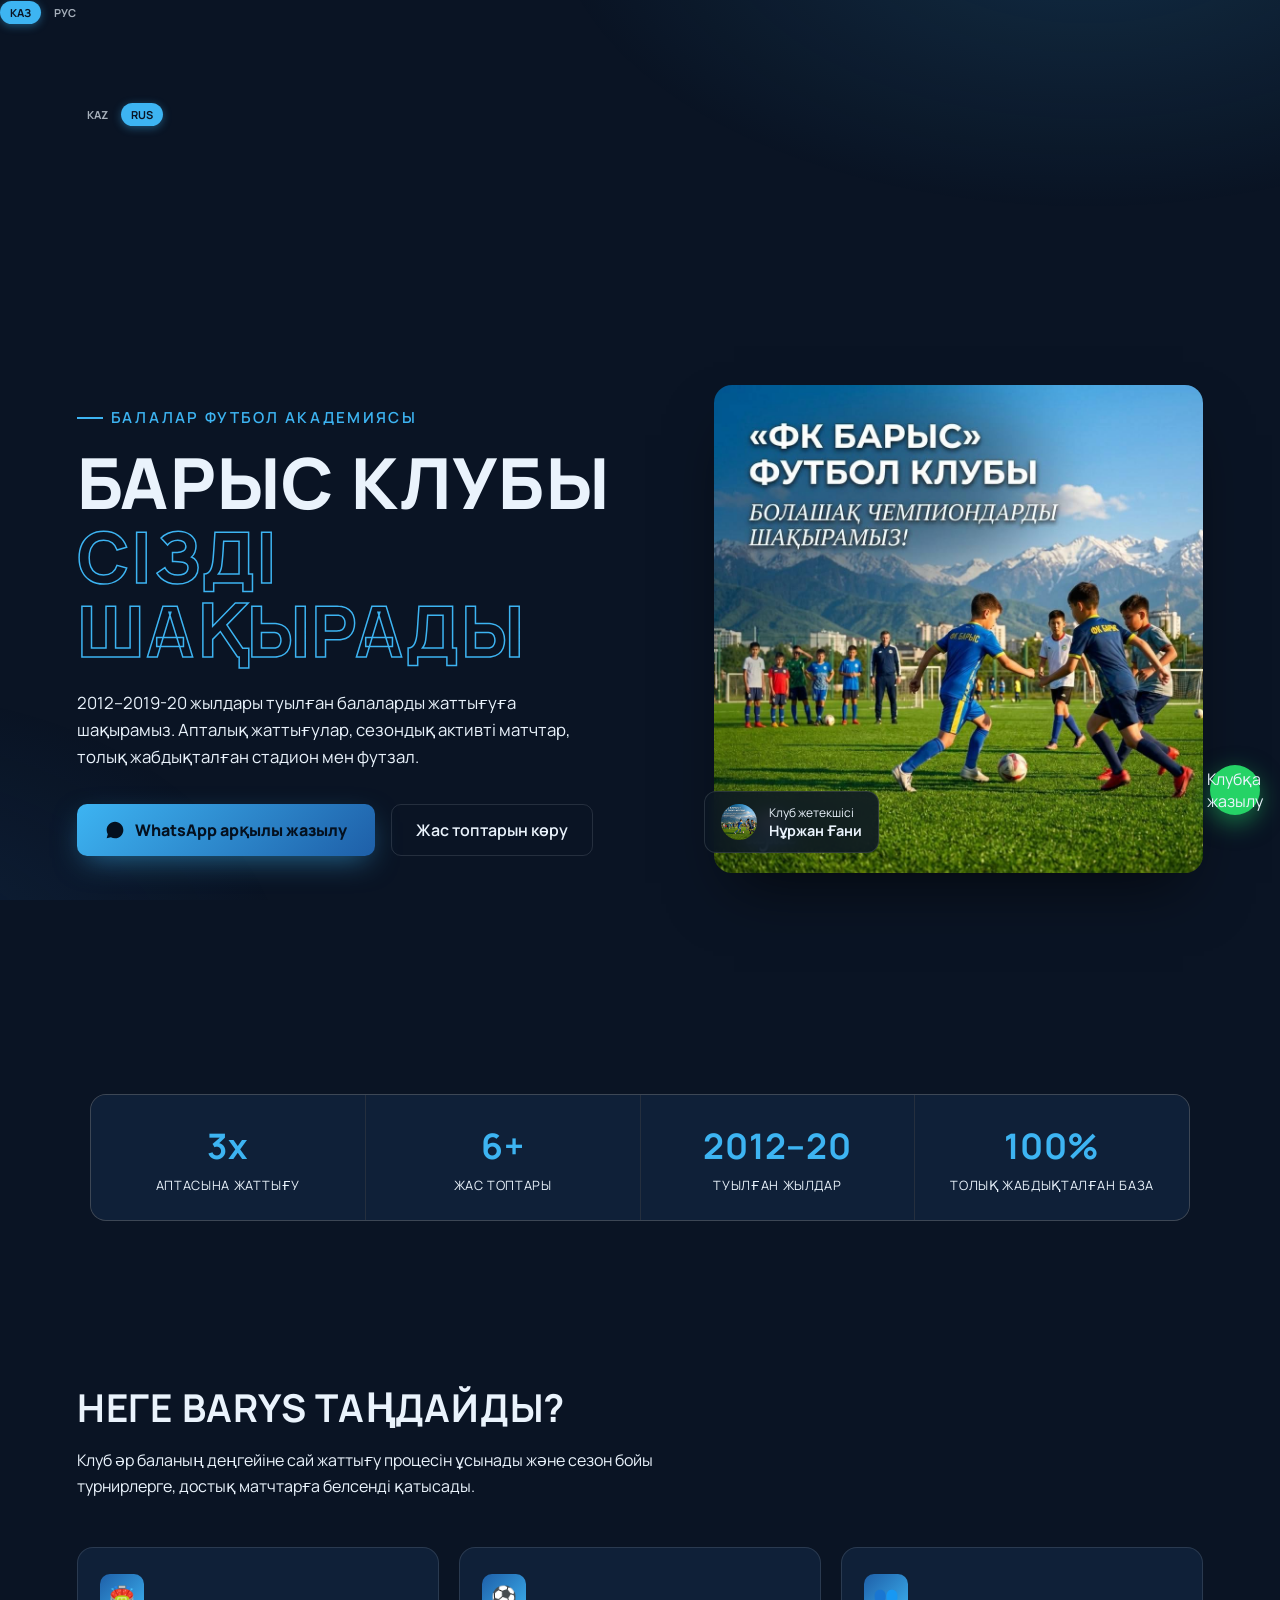
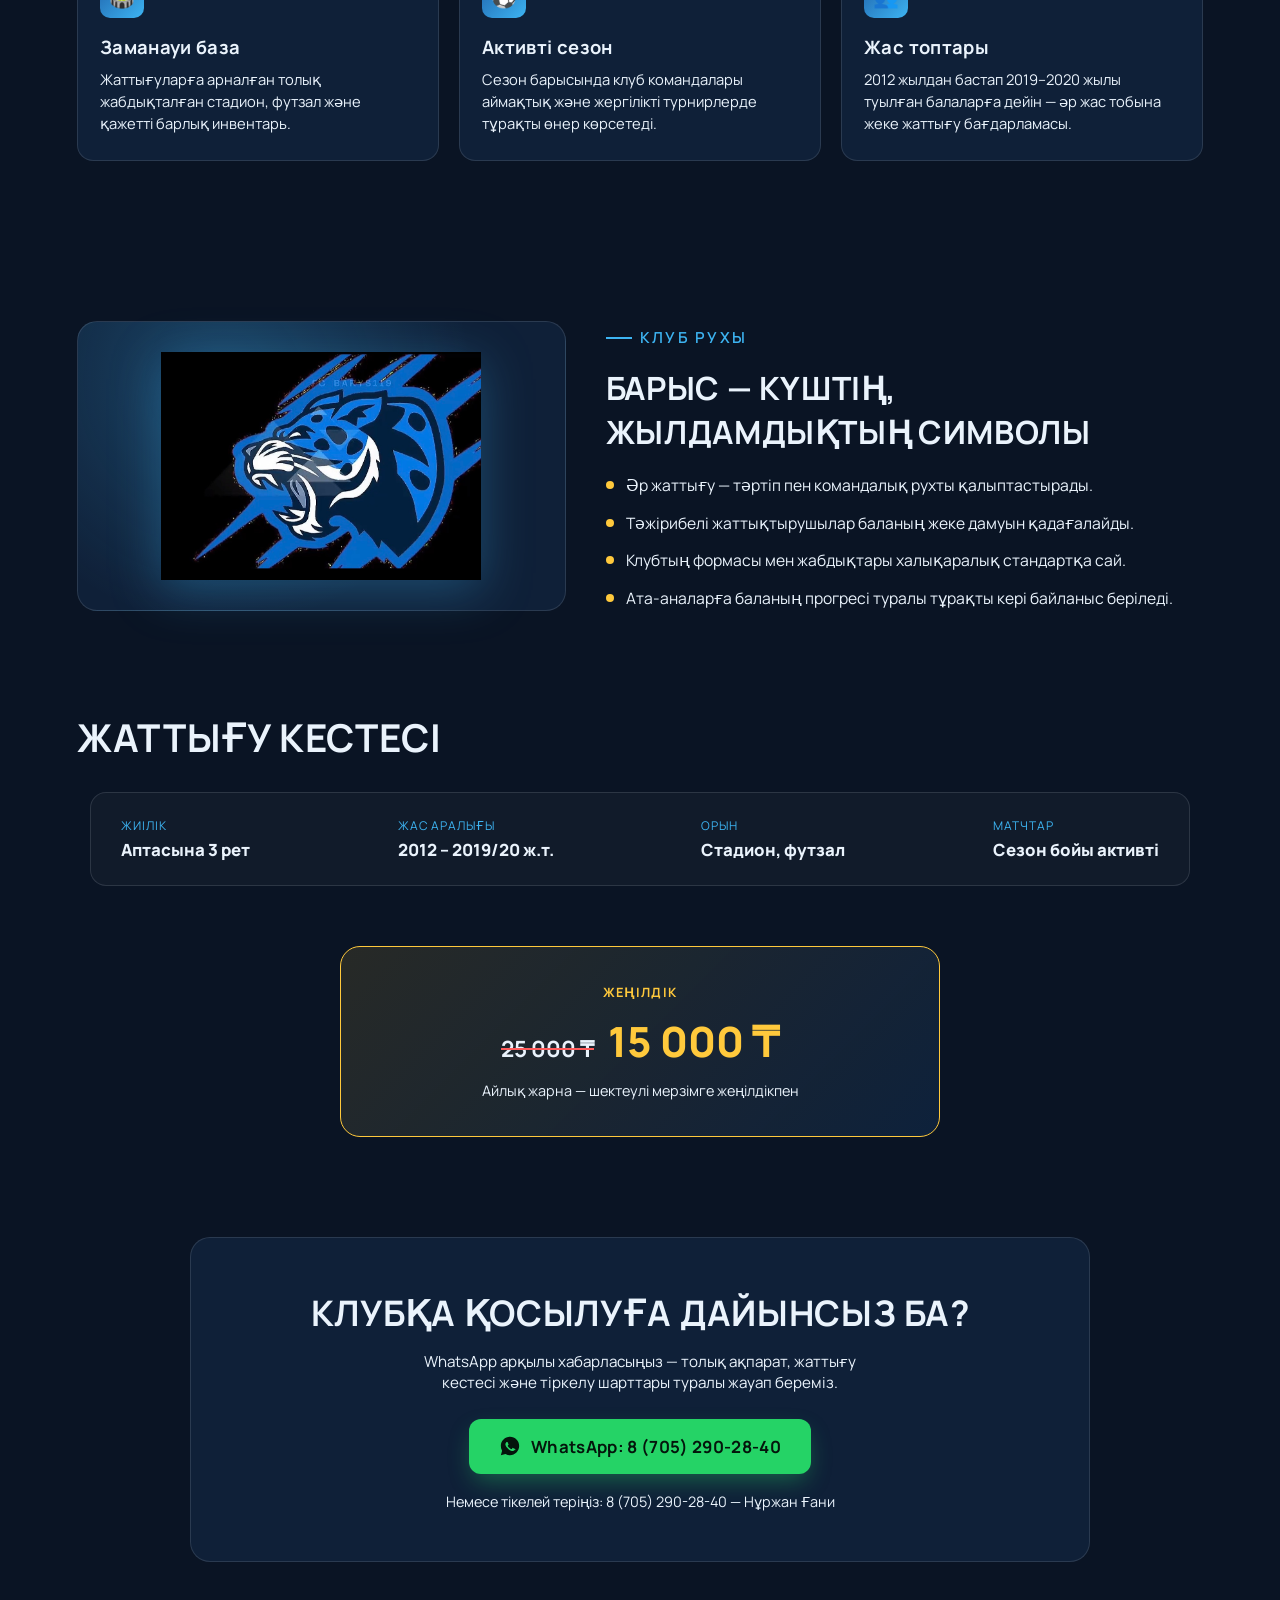
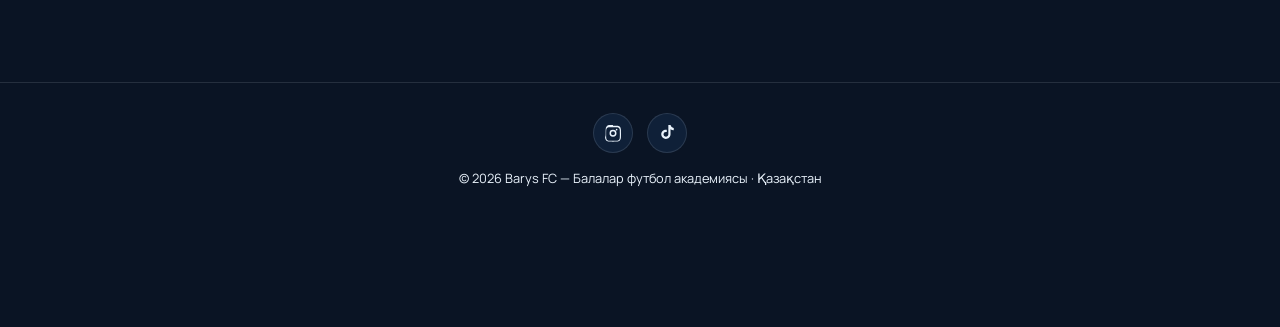
==== commit 7961c17a: "Update index.html" ====
--- a/index.html
+++ b/index.html
@@ -24,33 +24,6 @@
   
 </nav>
 
-
-  <section>
-  <!-- iOS Стиліндегі қалқымалы навигация -->
-  <div class="ios-tab-bar" id="iosTabBar">
-    <!-- Сырғыту индикаторы -->
-    <div class="drag-handle"></div>
-
-    <div class="tab-items">
-      <!-- 1. Басты бет батырмасы -->
-      <a href="index.html" class="tab-btn active" id="btnHome">
-        <svg viewBox="0 0 24 24" fill="none" stroke="currentColor" stroke-width="2" stroke-linecap="round" stroke-linejoin="round">
-          <path d="M3 9l9-7 9 7v11a2 2 0 0 1-2 2H5a2 2 0 0 1-2-2z"></path>
-          <polyline points="9 22 9 12 15 12 15 22"></polyline>
-        </svg>
-        <span>Басты бет</span>
-      </a>
-
-      <!-- 2. Хабарландырулар/Кесте батырмасы -->
-      <a href="announcements.html" class="tab-btn" id="btnAnnounce">
-        <svg viewBox="0 0 24 24" fill="none" stroke="currentColor" stroke-width="2" stroke-linecap="round" stroke-linejoin="round">
-          <path d="M21 15a2 2 0 0 1-2 2H7l-4 4V5a2 2 0 0 1 2-2h14a2 2 0 0 1 2 2z"></path>
-        </svg>
-        <span>Кесте</span>
-      </a>
-    </div>
-  </div>
-</section>
 
     <section>
     <div class="lang-pill">
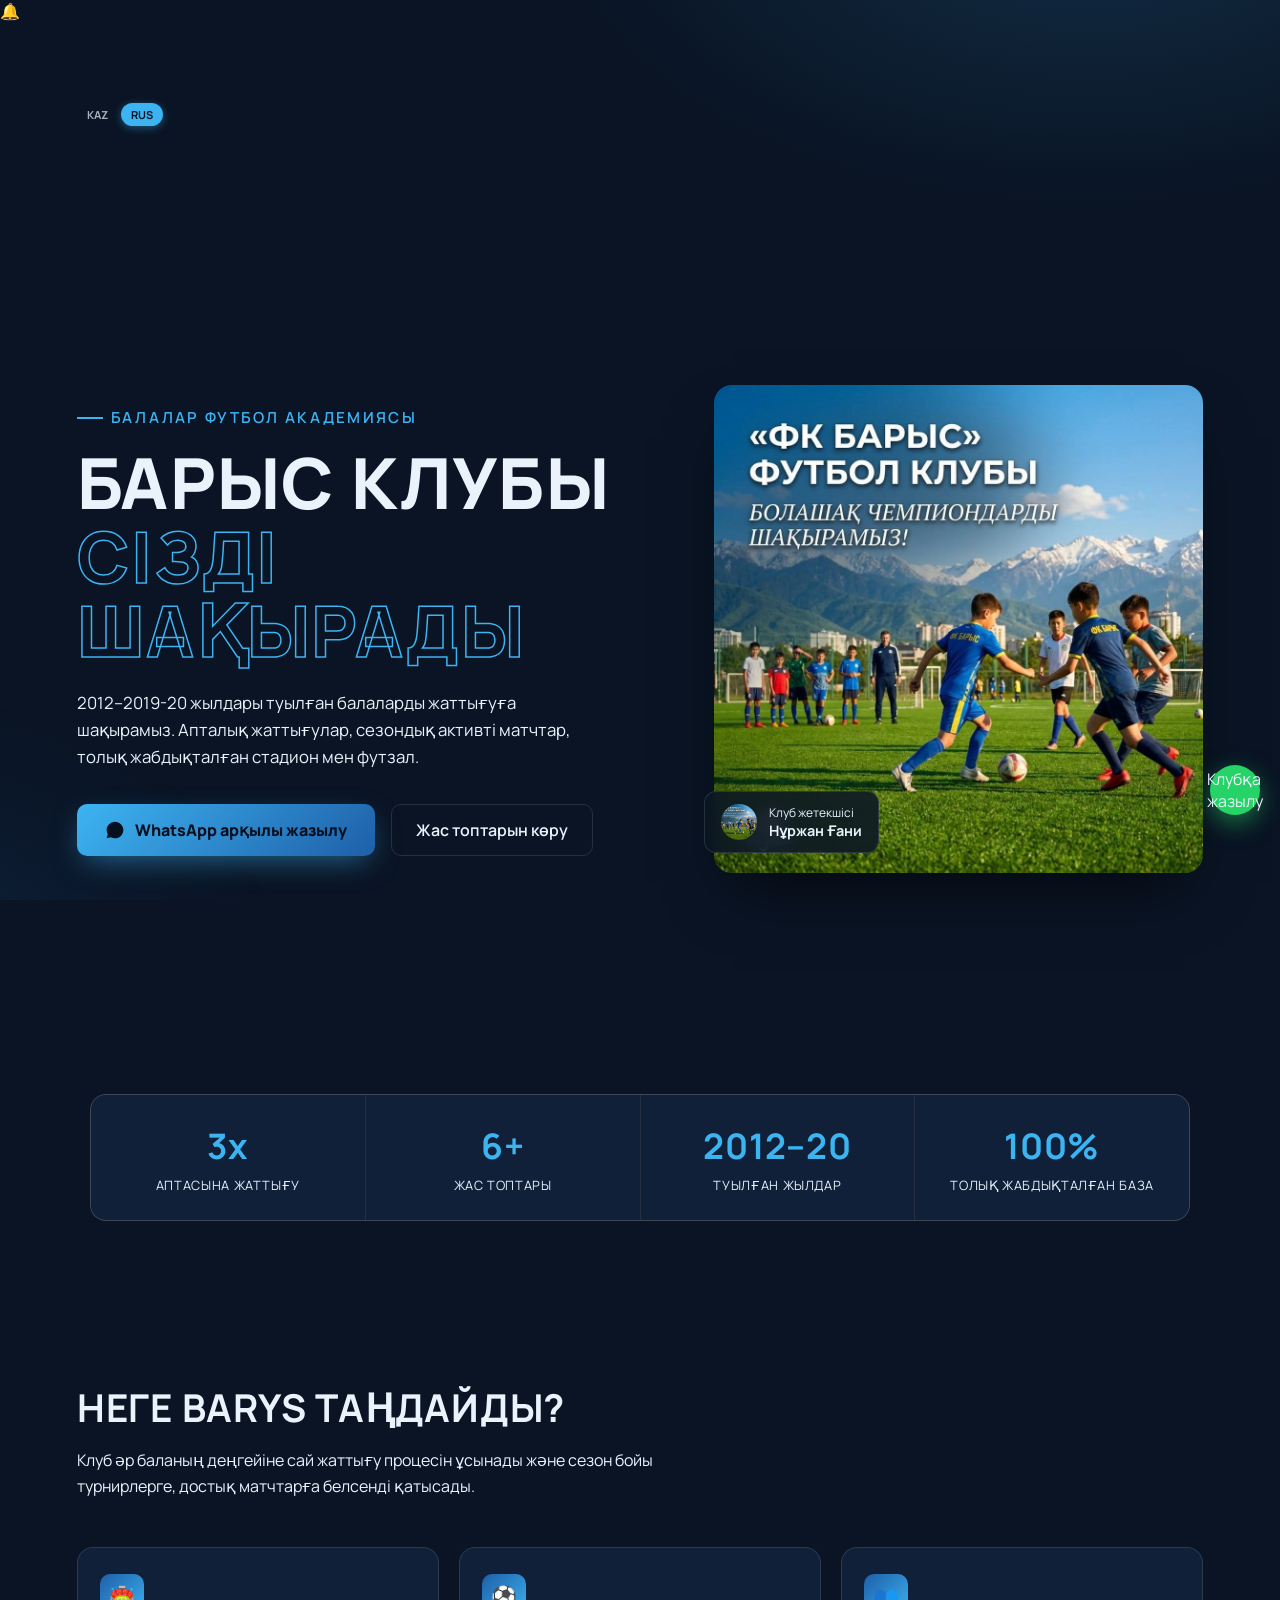
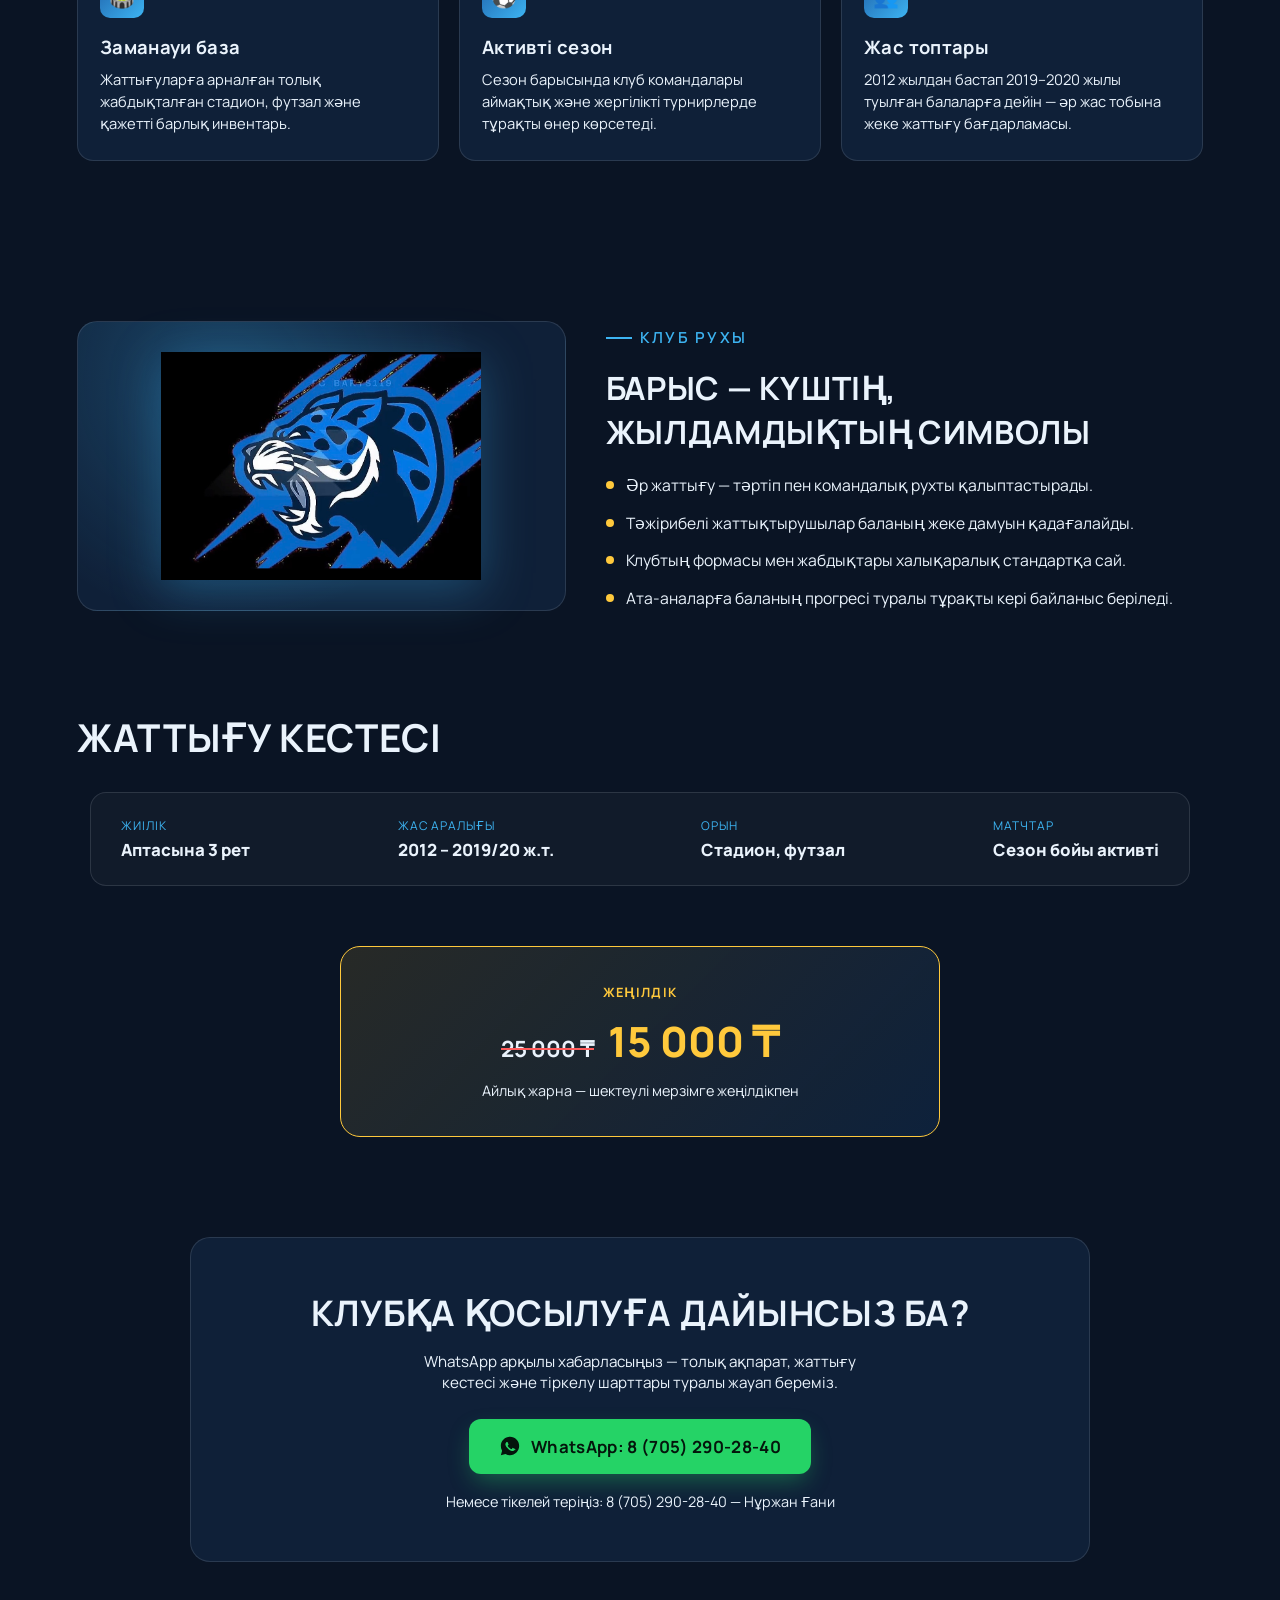
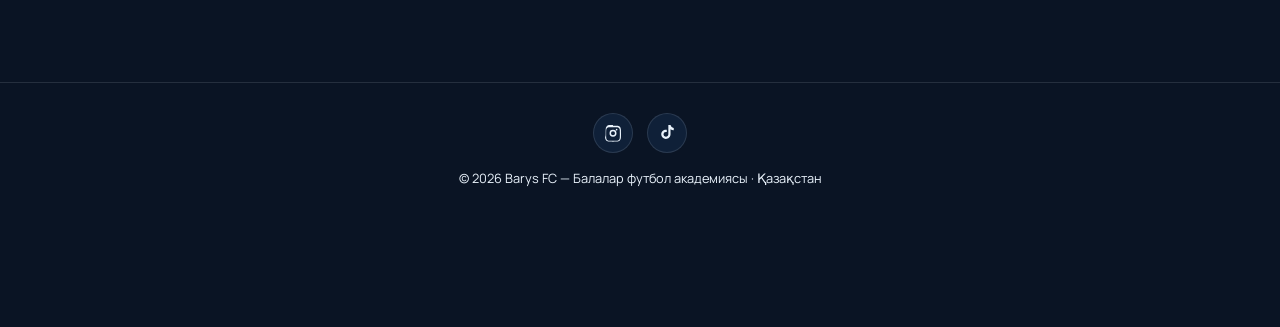
==== commit e14603d8: "Update index.html" ====
--- a/index.html
+++ b/index.html
@@ -14,13 +14,9 @@
 
 <div class="claw-bg"></div>
 
-
-
-
-  <div class="lang-pill">
-    <a href="#" class="lang-btn active">КАЗ</a>
-    <a href="#" class="lang-btn">РУС</a>
-  </div>
+<a class="announce-float" href="announcements.html" aria-label="Хабарландырулар">
+  🔔
+</a>
   
 </nav>
 
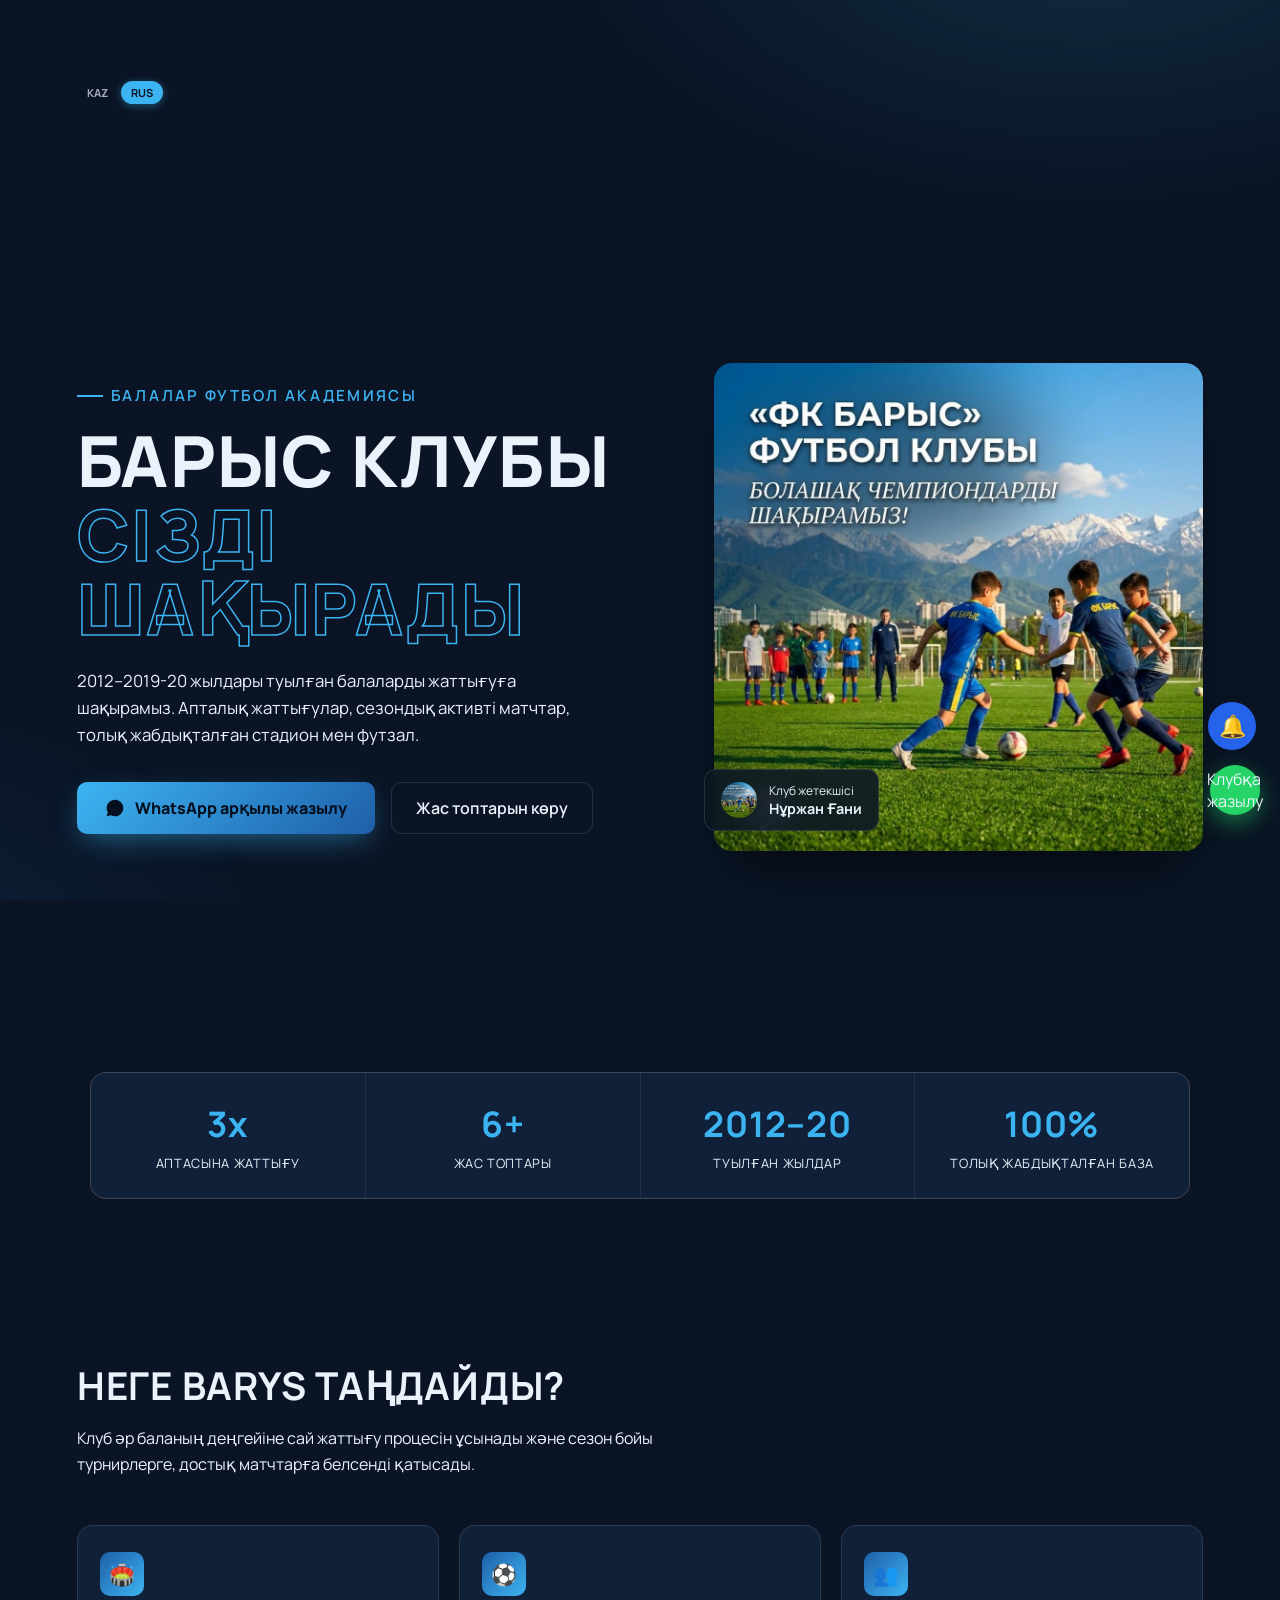
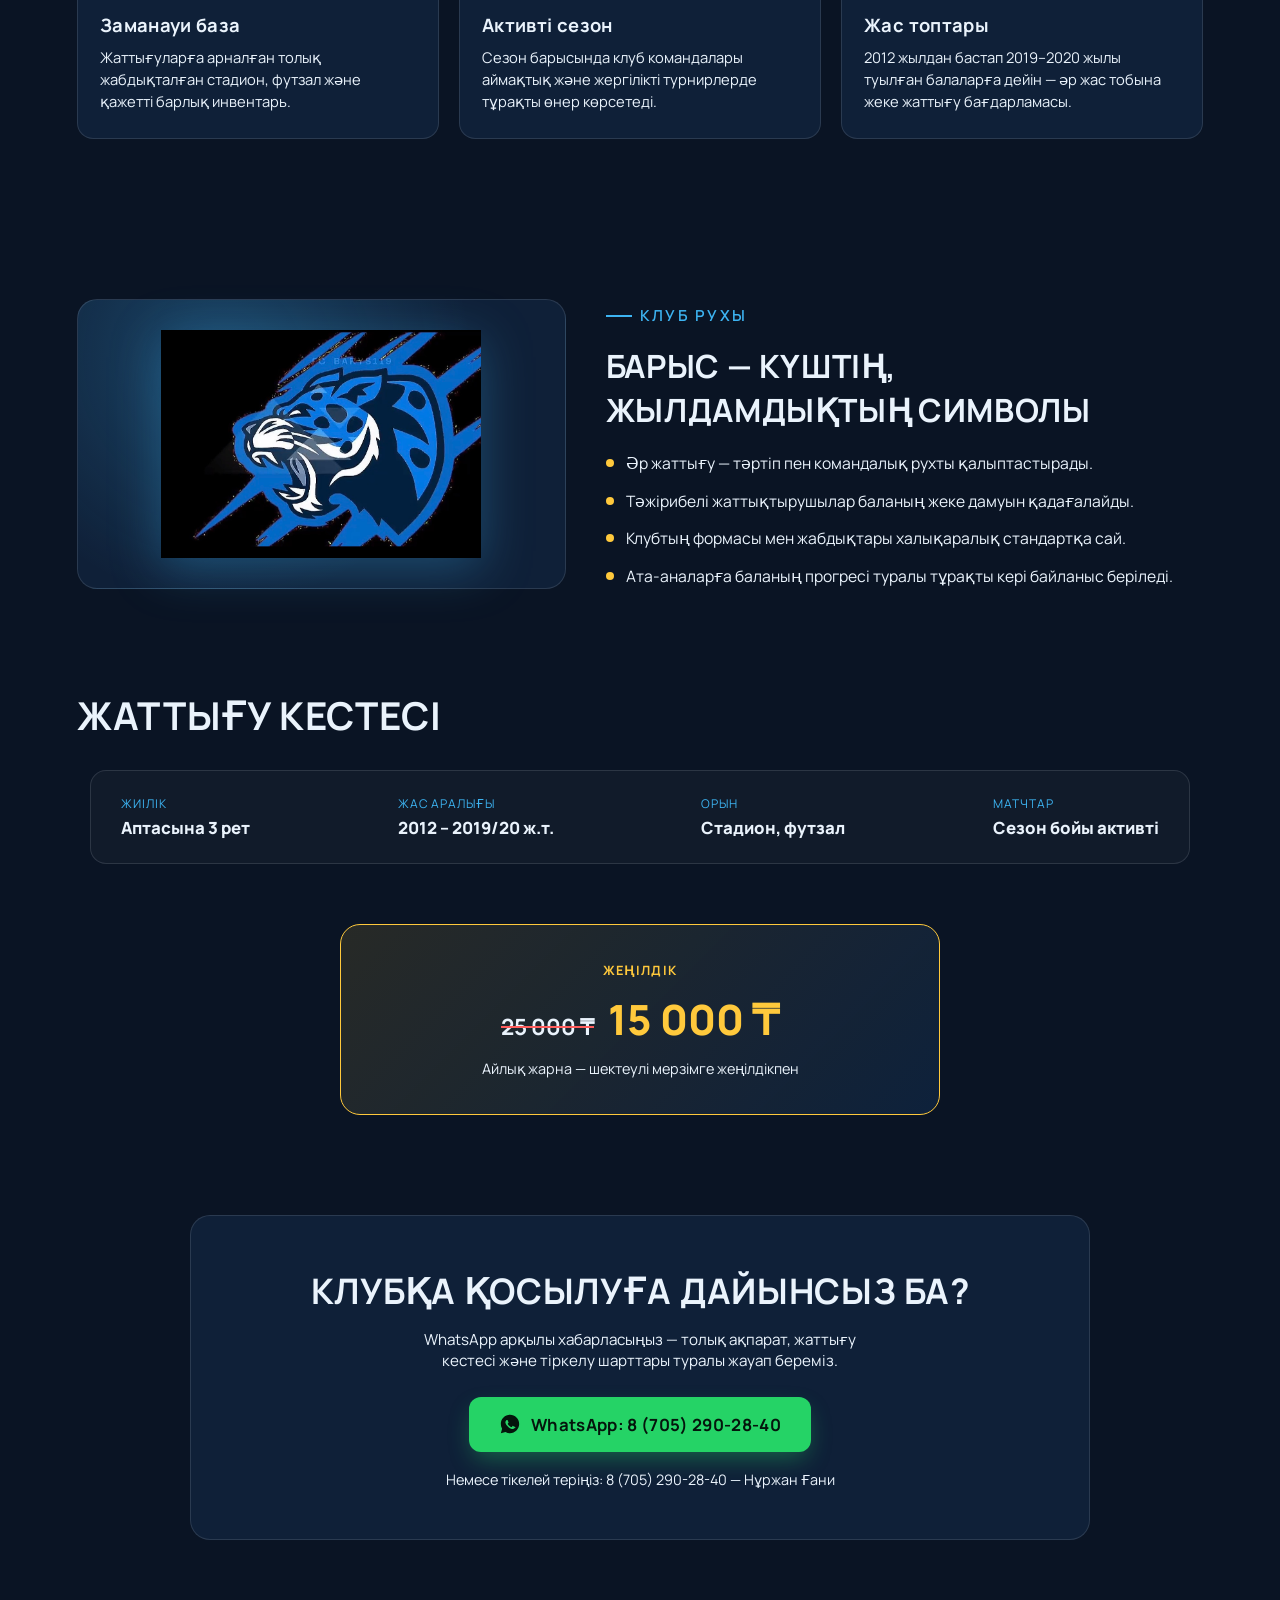
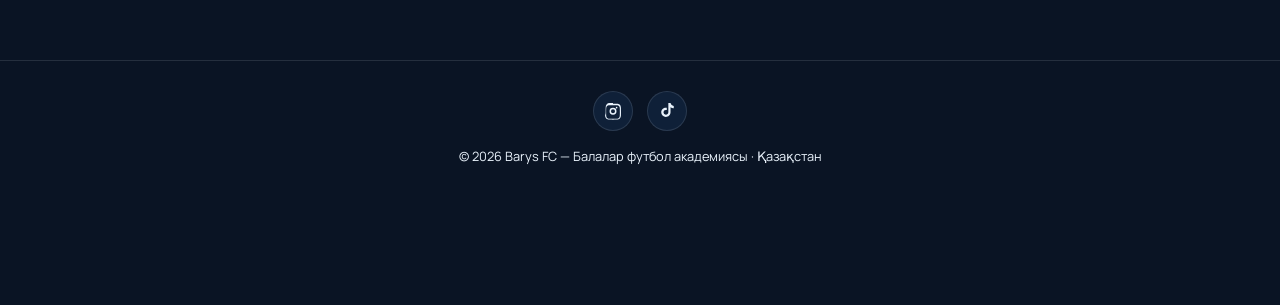
==== commit 49961ea1: "Refactor announcement link in index.html Updated announcement link styling and position." ====
--- a/index.html
+++ b/index.html
@@ -14,12 +14,16 @@
 
 <div class="claw-bg"></div>
 
-<a class="announce-float" href="announcements.html" aria-label="Хабарландырулар">
+
+  
+</nav>
+<a href="announcements.html" aria-label="Хабарландырулар"
+   style="position:fixed; right:24px; bottom:150px; width:48px; height:48px;
+          background:#2563eb; border-radius:50%; display:flex;
+          align-items:center; justify-content:center; font-size:22px;
+          z-index:99999; text-decoration:none;">
   🔔
 </a>
-  
-</nav>
-
 
     <section>
     <div class="lang-pill">
--- a/style.css
+++ b/style.css
@@ -692,3 +692,36 @@
     flex-direction: column;
   }
 }
+.announce-float {
+  position: fixed;
+  right: 24px;
+  bottom: 94px;
+  width: 48px;
+  height: 48px;
+  background: #2563eb;
+  border-radius: 50%;
+  display: flex;
+  align-items: center;
+  justify-content: center;
+  box-shadow: 0 6px 18px rgba(37, 99, 235, 0.35);
+  z-index: 999;
+  text-decoration: none;
+  font-size: 22px;
+  line-height: 1;
+  transition: transform 0.2s ease, box-shadow 0.2s ease;
+}
+
+.announce-float:hover {
+  transform: scale(1.1);
+  box-shadow: 0 8px 22px rgba(37, 99, 235, 0.45);
+}
+
+@media (max-width: 480px) {
+  .announce-float {
+    right: 16px;
+    bottom: 86px;
+    width: 42px;
+    height: 42px;
+    font-size: 18px;
+  }
+}
